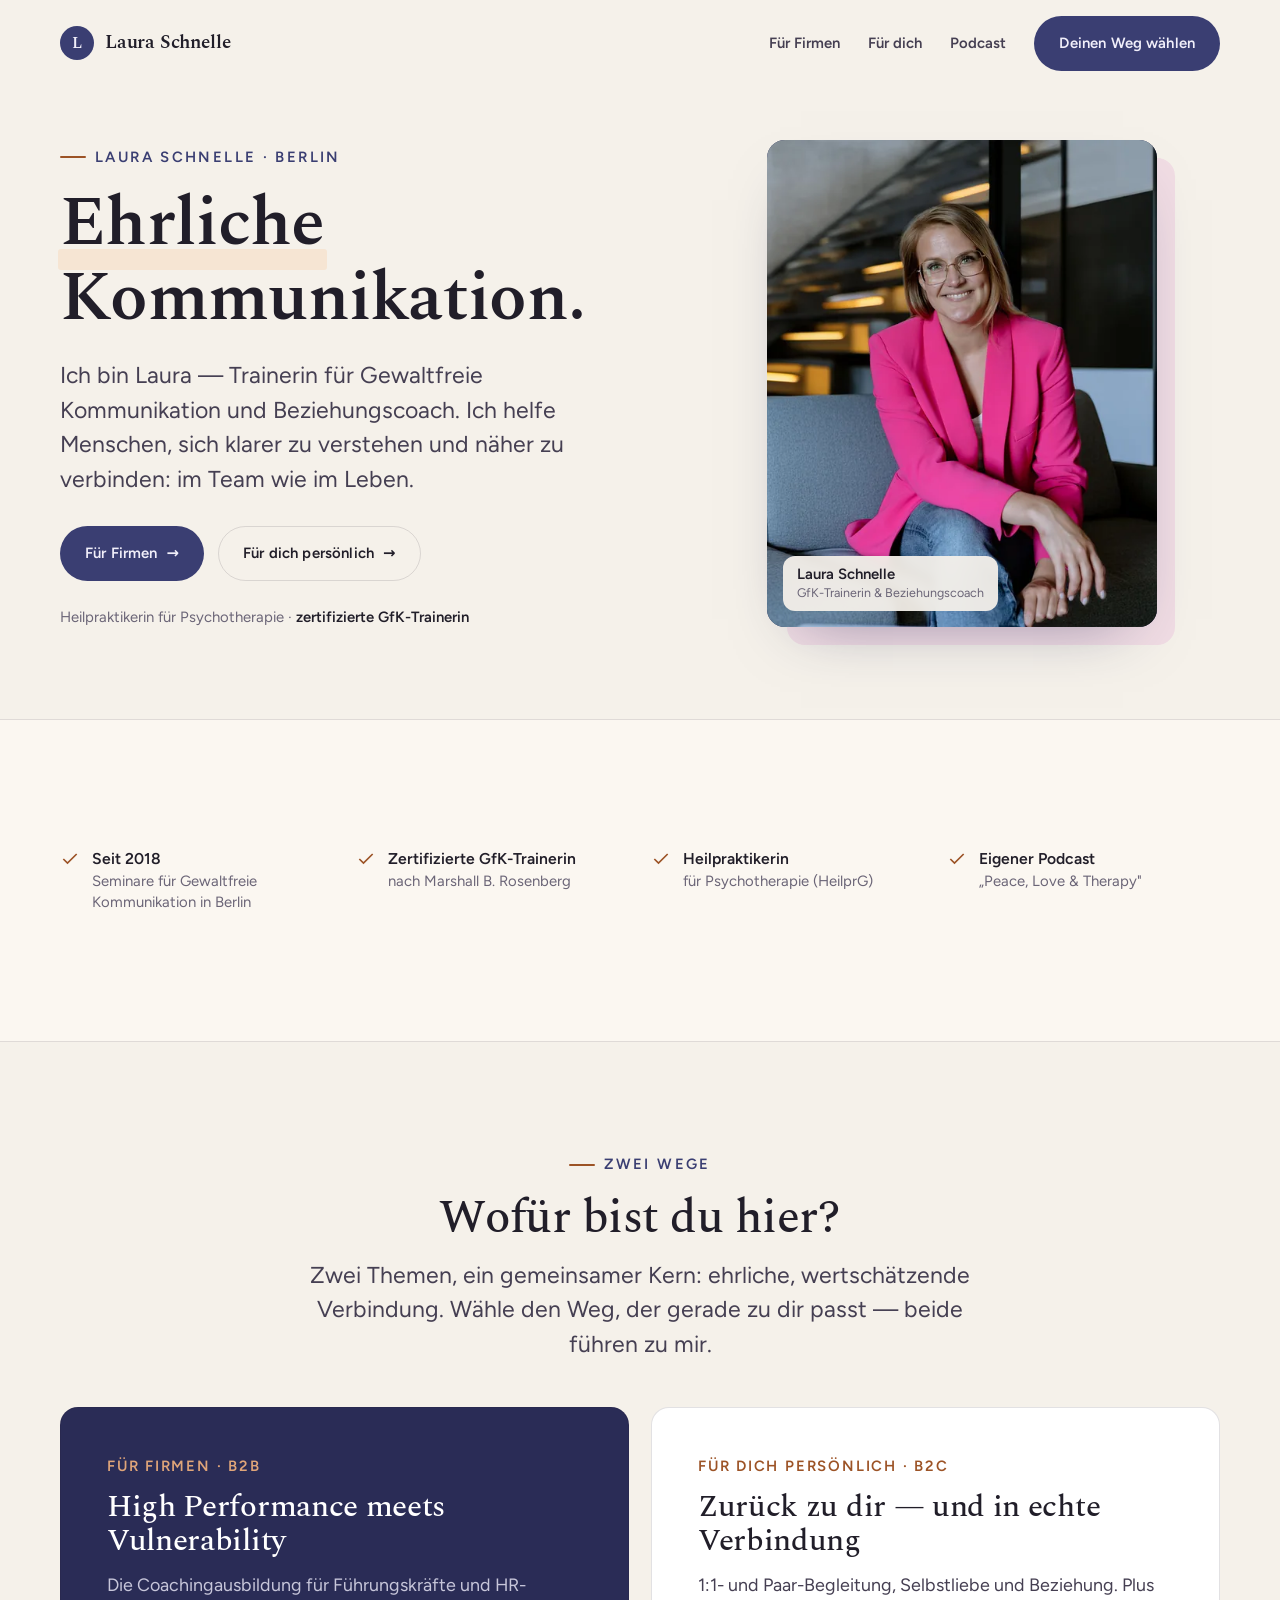
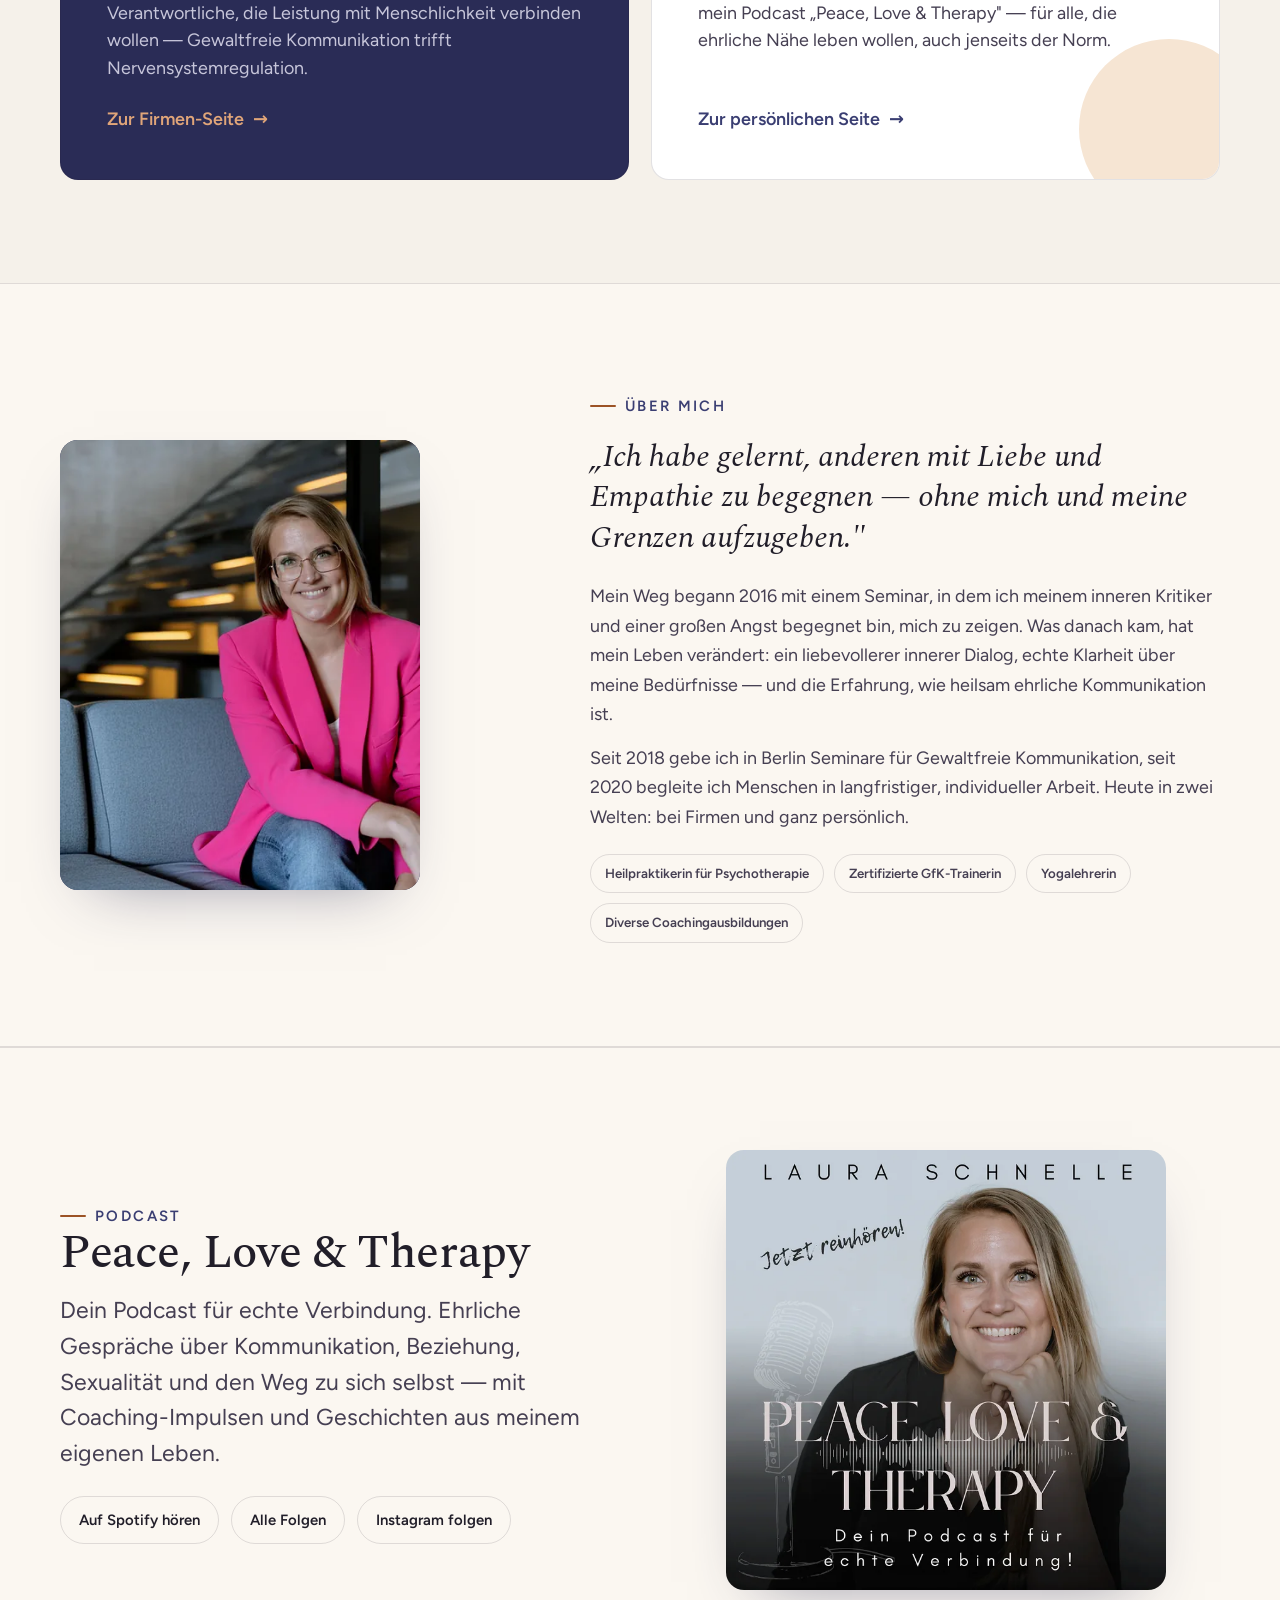
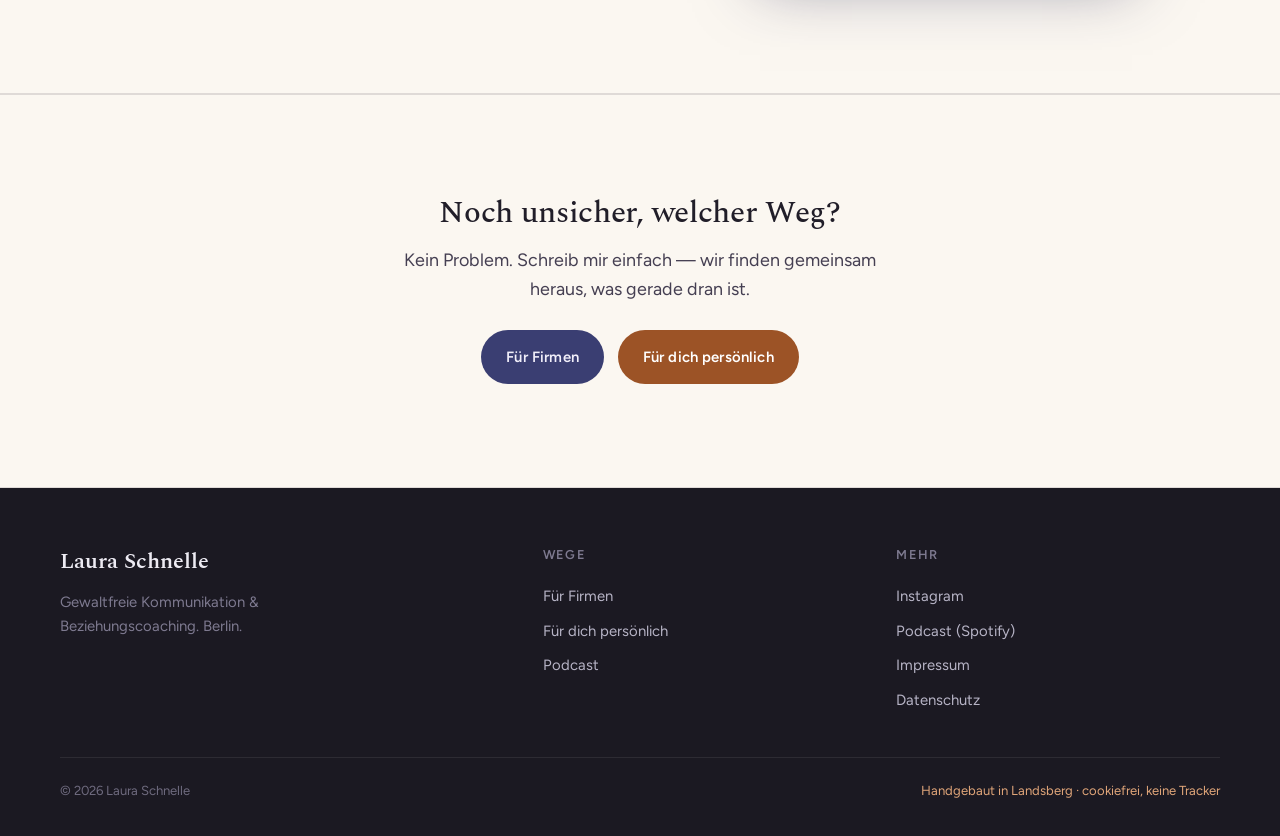
==== index.html @ 1089754e "Premium-Uplift: warmes B2C-Porträt, Feeling-First-Hero, immersives Stell-dir-vor, GfK-Karten-Interak" ====
<!DOCTYPE html>
<html lang="de">
<head>
<meta charset="utf-8">
<meta name="viewport" content="width=device-width, initial-scale=1">
<script>document.documentElement.classList.add('js')</script>
<!-- ENTFERNEN sobald Impressum+Datenschutz live & freigegeben -->
<meta name="robots" content="noindex, nofollow">
<title>Laura Schnelle — Gewaltfreie Kommunikation & Beziehungscoaching, Berlin</title>
<meta name="description" content="Laura Schnelle, Berlin — Trainerin für Gewaltfreie Kommunikation und Beziehungscoach. Für Firmen: Führung mit Klarheit und Empathie. Für dich: zurück zu dir und deinen Beziehungen.">
<meta property="og:title" content="Laura Schnelle — Gewaltfreie Kommunikation & Beziehungscoaching">
<meta property="og:description" content="Ehrliche Kommunikation — für dein Team und für dein Leben. Trainerin für GfK & Beziehungscoach in Berlin.">
<meta property="og:type" content="website">
<meta property="og:locale" content="de_DE">
<meta property="og:url" content="https://lechcode.github.io/laura-schnelle-vorschau/">
<meta property="og:image" content="https://lechcode.github.io/laura-schnelle-vorschau/assets/og.jpg">
<meta property="og:image:width" content="1200">
<meta property="og:image:height" content="630">
<meta name="theme-color" content="#F5F1EA">
<link rel="icon" href="assets/logo.svg">
<link rel="preload" as="font" type="font/woff2" href="assets/fonts/spectral-600.woff2" crossorigin>
<link rel="preload" as="font" type="font/woff2" href="assets/fonts/figtree-400.woff2" crossorigin>
<link rel="stylesheet" href="assets/fonts.css">
<link rel="stylesheet" href="assets/site.css">
</head>
<body>
<a href="#main" class="skip">Zum Inhalt springen</a>

<nav class="nav" id="nav">
  <div class="wrap nav-in">
    <a href="#top" class="brand"><span class="dot">L</span> Laura Schnelle</a>
    <div class="nav-links">
      <a href="business.html">Für Firmen</a>
      <a href="beziehung.html">Für dich</a>
      <a href="beziehung.html#podcast">Podcast</a>
      <a href="#wege" class="btn btn-primary">Deinen Weg wählen</a>
    </div>
    <button class="burger" id="burger" aria-label="Menü öffnen" aria-expanded="false">
      <span></span><span></span><span></span>
    </button>
  </div>
</nav>
<div class="mobile-menu" id="mmenu">
  <a href="business.html">Für Firmen</a>
  <a href="beziehung.html">Für dich</a>
  <a href="beziehung.html#podcast">Podcast</a>
  <a href="#wege" class="btn btn-primary">Deinen Weg wählen</a>
</div>

<main id="main">
<header class="hero" id="top">
  <div class="wrap hero-grid">
    <div class="hero-copy">
      <span class="eyebrow">Laura Schnelle · Berlin</span>
      <h1><span class="mark">Ehrliche</span> Kommunikation.</h1>
      <p class="hero-lead">Ich bin Laura — Trainerin für Gewaltfreie Kommunikation und Beziehungscoach. Ich helfe Menschen, sich klarer zu verstehen und näher zu verbinden: im Team wie im Leben.</p>
      <div class="hero-cta">
        <a href="business.html" class="btn btn-primary">Für Firmen <span class="ar">→</span></a>
        <a href="beziehung.html" class="btn btn-ghost">Für dich persönlich <span class="ar">→</span></a>
      </div>
      <div class="hero-meta">
        <span>Heilpraktikerin für Psychotherapie · <b>zertifizierte GfK-Trainerin</b></span>
      </div>
    </div>
    <div class="portrait rose">
      <figure>
        <picture>
          <source type="image/webp" srcset="assets/laura-hero-500.webp 500w, assets/laura-hero-780.webp 780w, assets/laura-hero-1000.webp 1000w" sizes="(max-width:900px) 230px, 390px">
          <img src="assets/laura-hero-780.jpg" srcset="assets/laura-hero-500.jpg 500w, assets/laura-hero-780.jpg 780w, assets/laura-hero-1000.jpg 1000w" sizes="(max-width:900px) 230px, 390px" width="1000" height="1250" alt="Laura Schnelle, Trainerin für Gewaltfreie Kommunikation und Beziehungscoach aus Berlin" fetchpriority="high">
        </picture>
      </figure>
      <div class="tag">Laura Schnelle<span>GfK-Trainerin &amp; Beziehungscoach</span></div>
    </div>
  </div>
</header>

<section class="trust" aria-label="Auf einen Blick">
  <div class="wrap trust-grid">
    <div class="trust-item"><svg width="20" height="20" viewBox="0 0 24 24" fill="none" stroke="currentColor" stroke-width="2"><path d="M20 6 9 17l-5-5"/></svg><div><b>Seit 2018</b>Seminare für Gewaltfreie Kommunikation in Berlin</div></div>
    <div class="trust-item"><svg width="20" height="20" viewBox="0 0 24 24" fill="none" stroke="currentColor" stroke-width="2"><path d="M20 6 9 17l-5-5"/></svg><div><b>Zertifizierte GfK-Trainerin</b>nach Marshall B. Rosenberg</div></div>
    <div class="trust-item"><svg width="20" height="20" viewBox="0 0 24 24" fill="none" stroke="currentColor" stroke-width="2"><path d="M20 6 9 17l-5-5"/></svg><div><b>Heilpraktikerin</b>für Psychotherapie (HeilprG)</div></div>
    <div class="trust-item"><svg width="20" height="20" viewBox="0 0 24 24" fill="none" stroke="currentColor" stroke-width="2"><path d="M20 6 9 17l-5-5"/></svg><div><b>Eigener Podcast</b>„Peace, Love &amp; Therapy"</div></div>
  </div>
</section>

<section id="wege">
  <div class="wrap">
    <div class="sec-head center reveal">
      <span class="eyebrow" style="justify-content:center">Zwei Wege</span>
      <h2 style="margin-top:16px">Wofür bist du hier?</h2>
      <p>Zwei Themen, ein gemeinsamer Kern: ehrliche, wertschätzende Verbindung. Wähle den Weg, der gerade zu dir passt — beide führen zu mir.</p>
    </div>
    <div class="gate-grid">
      <a class="gate b2b reveal" href="business.html">
        <span class="lab">Für Firmen · B2B</span>
        <h2>High Performance meets Vulnerability</h2>
        <p>Die Coachingausbildung für Führungskräfte und HR-Verantwortliche, die Leistung mit Menschlichkeit verbinden wollen — Gewaltfreie Kommunikation trifft Nervensystemregulation.</p>
        <span class="go">Zur Firmen-Seite <span class="ar">→</span></span>
      </a>
      <a class="gate b2c reveal" href="beziehung.html">
        <span class="lab">Für dich persönlich · B2C</span>
        <h2>Zurück zu dir — und in echte Verbindung</h2>
        <p>1:1- und Paar-Begleitung, Selbstliebe und Beziehung. Plus mein Podcast „Peace, Love &amp; Therapy" — für alle, die ehrliche Nähe leben wollen, auch jenseits der Norm.</p>
        <span class="go">Zur persönlichen Seite <span class="ar">→</span></span>
      </a>
    </div>
  </div>
</section>

<section id="ueber" style="background:var(--surface-2);border-block:1px solid var(--line)">
  <div class="wrap about">
    <div class="about-figure reveal">
      <picture>
        <source type="image/webp" srcset="assets/laura-portrait-420.webp 420w, assets/laura-portrait-720.webp 720w" sizes="(max-width:900px) 280px, 360px">
        <img src="assets/laura-portrait-720.jpg" srcset="assets/laura-portrait-420.jpg 420w, assets/laura-portrait-720.jpg 720w" sizes="(max-width:900px) 280px, 360px" width="720" height="900" alt="Laura Schnelle" loading="lazy" decoding="async">
      </picture>
    </div>
    <div class="reveal">
      <span class="eyebrow">Über mich</span>
      <p class="quote" style="margin-top:18px">„Ich habe gelernt, anderen mit Liebe und Empathie zu begegnen — ohne mich und meine Grenzen aufzugeben."</p>
      <p>Mein Weg begann 2016 mit einem Seminar, in dem ich meinem inneren Kritiker und einer großen Angst begegnet bin, mich zu zeigen. Was danach kam, hat mein Leben verändert: ein liebevollerer innerer Dialog, echte Klarheit über meine Bedürfnisse — und die Erfahrung, wie heilsam ehrliche Kommunikation ist.</p>
      <p>Seit 2018 gebe ich in Berlin Seminare für Gewaltfreie Kommunikation, seit 2020 begleite ich Menschen in langfristiger, individueller Arbeit. Heute in zwei Welten: bei Firmen und ganz persönlich.</p>
      <div class="quals">
        <span class="qual">Heilpraktikerin für Psychotherapie</span>
        <span class="qual">Zertifizierte GfK-Trainerin</span>
        <span class="qual">Yogalehrerin</span>
        <span class="qual">Diverse Coachingausbildungen</span>
      </div>
    </div>
  </div>
</section>

<section class="podcast" id="podcast">
  <div class="wrap">
    <div class="reveal">
      <span class="eyebrow">Podcast</span>
      <h2>Peace, Love &amp; Therapy</h2>
      <p>Dein Podcast für echte Verbindung. Ehrliche Gespräche über Kommunikation, Beziehung, Sexualität und den Weg zu sich selbst — mit Coaching-Impulsen und Geschichten aus meinem eigenen Leben.</p>
      <div class="pod-links">
        <a href="https://open.spotify.com/show/7Duyl52r22XGDeodkqbAXM" target="_blank" rel="noopener noreferrer">Auf Spotify hören</a>
        <a href="https://peace-love-therapy.podigee.io/" target="_blank" rel="noopener noreferrer">Alle Folgen</a>
        <a href="https://www.instagram.com/laurajschnelle/" target="_blank" rel="noopener noreferrer">Instagram folgen</a>
      </div>
    </div>
    <figure class="reveal">
      <picture>
        <source type="image/webp" srcset="assets/podcast-400.webp 400w, assets/podcast-700.webp 700w" sizes="(max-width:850px) 300px, 440px">
        <img src="assets/podcast-700.jpg" srcset="assets/podcast-400.jpg 400w, assets/podcast-700.jpg 700w" sizes="(max-width:850px) 300px, 440px" width="700" height="700" alt="Cover des Podcasts „Peace, Love & Therapy" von Laura Schnelle" loading="lazy" decoding="async">
      </picture>
    </figure>
  </div>
</section>

<section class="cta-band">
  <div class="wrap">
    <h2 class="reveal">Noch unsicher, welcher Weg?</h2>
    <p class="reveal">Kein Problem. Schreib mir einfach — wir finden gemeinsam heraus, was gerade dran ist.</p>
    <div class="reveal" style="display:flex;gap:14px;justify-content:center;flex-wrap:wrap">
      <a href="business.html" class="btn btn-primary">Für Firmen</a>
      <a href="beziehung.html" class="btn btn-warm">Für dich persönlich</a>
    </div>
  </div>
</section>
</main>

<footer class="site-footer">
  <div class="wrap">
    <div class="foot-top">
      <div class="foot-brand">Laura Schnelle
        <p>Gewaltfreie Kommunikation &amp; Beziehungscoaching. Berlin.</p>
      </div>
      <div class="foot-col">
        <h4>Wege</h4>
        <a href="business.html">Für Firmen</a>
        <a href="beziehung.html">Für dich persönlich</a>
        <a href="beziehung.html#podcast">Podcast</a>
      </div>
      <div class="foot-col">
        <h4>Mehr</h4>
        <a href="https://www.instagram.com/laurajschnelle/" target="_blank" rel="noopener noreferrer">Instagram</a>
        <a href="https://open.spotify.com/show/7Duyl52r22XGDeodkqbAXM" target="_blank" rel="noopener noreferrer">Podcast (Spotify)</a>
        <a href="impressum.html">Impressum</a>
        <a href="datenschutz.html">Datenschutz</a>
      </div>
    </div>
    <div class="foot-bot">
      <span>© 2026 Laura Schnelle</span>
      <span class="made">Handgebaut in Landsberg · cookiefrei, keine Tracker</span>
    </div>
  </div>
</footer>

<script src="assets/site.js" defer></script>
</body>
</html>
---- assets/fonts.css ----
/* Laura Schnelle — Richtung „Klartext & Nähe" · Fonts lokal, 0 externe Requests
   Spectral (warme, literarische Serife, Headlines/Zitate) + Figtree (freundliche Sans, Body/UI).
   Bewusst NICHT Fraunces/Newsreader/Space Grotesk — hebt sich vom DESIGN-LOG ab. SIL OFL. */
@font-face{font-family:"Spectral";src:url("fonts/spectral-400.woff2") format("woff2");font-weight:400;font-style:normal;font-display:swap;}
@font-face{font-family:"Spectral";src:url("fonts/spectral-500.woff2") format("woff2");font-weight:500;font-style:normal;font-display:swap;}
@font-face{font-family:"Spectral";src:url("fonts/spectral-600.woff2") format("woff2");font-weight:600;font-style:normal;font-display:swap;}
@font-face{font-family:"Spectral";src:url("fonts/spectral-400i.woff2") format("woff2");font-weight:400;font-style:italic;font-display:swap;}
@font-face{font-family:"Figtree";src:url("fonts/figtree-400.woff2") format("woff2");font-weight:400;font-style:normal;font-display:swap;}
@font-face{font-family:"Figtree";src:url("fonts/figtree-600.woff2") format("woff2");font-weight:600;font-style:normal;font-display:swap;}
---- assets/site.css ----
/* Laura Schnelle — „Klartext & Nähe" · gemeinsame Basis (lokal, 0 externe Requests)
   Palette: Tinten-Indigo + warmes Apricot auf Porzellan. Spectral (Serife) + Figtree (Sans).
   Ein Stylesheet für Hub + Business (B2B) + Beziehung (B2C) — Welten via Section-Ton, nicht via Fork. */
:root{
  --bg:#F5F1EA; --surface:#FFFFFF; --surface-2:#FBF7F1; --sand:#EFE9DF;
  --ink:#211E29; --ink-soft:#453F52; --muted:#6B6577; --line:rgba(33,30,41,.13);
  --indigo:#3A3E72; --indigo-deep:#2A2C56; --indigo-soft:#E8E6F1;
  --apricot:#E0A579; --apricot-deep:#9C5326; --apricot-soft:#F6E5D3;
  --rose:#C0607E; --rose-soft:#F1DDE4;
  --display:"Spectral", Georgia, "Times New Roman", serif;
  --sans:"Figtree", "Segoe UI", system-ui, sans-serif;
  --step--1:clamp(.85rem, .82rem + .15vw, .93rem);
  --step-0:clamp(1rem, .96rem + .2vw, 1.12rem);
  --step-1:clamp(1.2rem, 1.12rem + .4vw, 1.45rem);
  --step-2:clamp(1.5rem, 1.34rem + .78vw, 2.05rem);
  --step-3:clamp(2rem, 1.66rem + 1.6vw, 3.1rem);
  --step-4:clamp(2.5rem, 1.9rem + 3vw, 4.6rem);
  --radius:18px; --radius-s:12px;
  --ease:cubic-bezier(.22,.61,.36,1);
  --wrap:1160px;
  --shadow:0 26px 60px -34px rgba(42,44,86,.5);
}
*{box-sizing:border-box;margin:0;padding:0}
html{scroll-behavior:smooth}
@media (prefers-reduced-motion:reduce){html{scroll-behavior:auto}}
body{background:var(--bg);color:var(--ink);font-family:var(--sans);font-size:var(--step-0);line-height:1.65;-webkit-font-smoothing:antialiased;overflow-x:clip}
h1,h2,h3{font-family:var(--display);font-weight:500;line-height:1.08;letter-spacing:-.01em;color:var(--ink)}
h1{font-weight:600}
a{color:inherit;text-decoration:none}
img{display:block;max-width:100%}
strong,b{font-weight:600}
.wrap{width:min(var(--wrap), 92vw);margin-inline:auto}
.eyebrow{font-family:var(--sans);font-weight:600;font-size:var(--step--1);letter-spacing:.16em;text-transform:uppercase;color:var(--indigo);display:inline-flex;align-items:center;gap:9px}
.eyebrow::before{content:"";width:26px;height:2px;background:var(--apricot-deep);border-radius:2px}
.skip{position:absolute;left:-999px;top:0;background:var(--ink);color:#fff;padding:10px 16px;border-radius:0 0 8px 0;z-index:200}
.skip:focus{left:0}

/* Highlighter-Markierung für Schlüsselwörter (statt Farbwechsel) */
.mark{position:relative;white-space:nowrap}
.mark::after{content:"";position:absolute;left:-2px;right:-2px;bottom:.1em;height:.3em;background:var(--apricot-soft);border-radius:3px;z-index:-1}
.ink-band .mark::after{background:rgba(224,165,121,.28)}

.btn{display:inline-flex;align-items:center;gap:9px;font-family:var(--sans);font-weight:600;font-size:var(--step--1);letter-spacing:.01em;padding:14px 24px;border-radius:100px;border:1.5px solid transparent;cursor:pointer;transition:transform .2s var(--ease), background .2s var(--ease), color .2s var(--ease), border-color .2s var(--ease)}
.btn-primary{background:var(--indigo);color:#F1EFFA}
.btn-primary:hover{background:var(--indigo-deep);transform:translateY(-2px)}
.btn-ghost{border-color:var(--line);color:var(--ink)}
.btn-ghost:hover{border-color:var(--ink);transform:translateY(-2px)}
.btn-warm{background:var(--apricot-deep);color:#fff}
.btn-warm:hover{background:#82441C;transform:translateY(-2px)}
.btn .ar{transition:transform .2s var(--ease)}
.btn:hover .ar{transform:translateX(3px)}

.nav{position:fixed;inset:0 0 auto 0;z-index:100;transition:background .3s var(--ease), box-shadow .3s var(--ease)}
.nav.scrolled{background:rgba(245,241,234,.82);backdrop-filter:blur(12px);box-shadow:0 1px 0 var(--line)}
.nav-in{display:flex;align-items:center;justify-content:space-between;padding:16px 0}
.brand{font-family:var(--display);font-weight:600;font-size:1.2rem;letter-spacing:-.01em;display:flex;align-items:center;gap:11px}
.brand .dot{width:34px;height:34px;flex:none;background:var(--indigo);color:#F1EFFA;border-radius:50%;display:grid;place-items:center;font-family:var(--display);font-weight:600;font-size:1rem}
.nav-links{display:flex;align-items:center;gap:28px}
.nav-links a:not(.btn){font-size:var(--step--1);font-weight:600;color:var(--ink-soft);position:relative;padding:4px 0}
.nav-links a:not(.btn)::after{content:"";position:absolute;left:0;bottom:-2px;width:0;height:2px;background:var(--apricot-deep);transition:width .25s var(--ease)}
.nav-links a:not(.btn):hover{color:var(--ink)}
.nav-links a:not(.btn):hover::after{width:100%}
.burger{display:none;flex-direction:column;gap:5px;background:none;border:0;cursor:pointer;padding:9px}
.burger span{width:25px;height:2px;background:var(--ink);border-radius:2px;transition:.3s var(--ease)}
.mobile-menu{position:fixed;inset:0;background:var(--bg);z-index:99;display:flex;flex-direction:column;align-items:center;justify-content:center;gap:24px;transform:translateY(-100%);transition:transform .4s var(--ease)}
.mobile-menu.open{transform:translateY(0)}
.mobile-menu a{font-family:var(--display);font-size:1.6rem;font-weight:500}

/* HERO — Split, Text neben gerahmtem Porträt (nie Text über Gesicht) */
.hero{padding:calc(86px + 4vw) 0 clamp(48px, 7vw, 92px)}
.hero-grid{display:grid;grid-template-columns:1.06fr .94fr;gap:clamp(34px, 5vw, 74px);align-items:center}
.hero h1{font-size:var(--step-4);margin:18px 0 0}
.hero-lead{font-size:var(--step-1);color:var(--ink-soft);max-width:34ch;margin-top:22px;line-height:1.5}
.hero-cta{display:flex;flex-wrap:wrap;gap:14px;margin-top:30px}
.hero-meta{margin-top:24px;display:flex;align-items:center;gap:10px;font-size:var(--step--1);color:var(--muted)}
.hero-meta b{color:var(--ink);font-weight:600}
.portrait{position:relative;justify-self:center;width:100%;max-width:390px}
.portrait::before{content:"";position:absolute;inset:18px -18px -18px 20px;background:var(--indigo-soft);border-radius:var(--radius);z-index:0}
.portrait figure{position:relative;z-index:1;border-radius:var(--radius);overflow:hidden;aspect-ratio:4/5;background:var(--indigo-deep);box-shadow:var(--shadow)}
.portrait img{width:100%;height:100%;object-fit:cover;object-position:50% 24%}
.portrait .tag{position:absolute;z-index:2;left:16px;bottom:16px;background:rgba(245,241,234,.94);backdrop-filter:blur(4px);border-radius:12px;padding:10px 14px;font-family:var(--sans);font-weight:600;font-size:var(--step--1);line-height:1.2}
.portrait .tag span{display:block;color:var(--muted);font-weight:400;font-size:.78rem;margin-top:2px}

/* Vertrauensleiste */
.trust{border-block:1px solid var(--line);background:var(--surface-2)}
.trust-grid{display:grid;grid-template-columns:repeat(4,1fr);gap:22px;padding:26px 0}
.trust-item{display:flex;gap:12px;align-items:flex-start;font-size:var(--step--1);color:var(--muted);line-height:1.4}
.trust-item svg{flex:none;color:var(--apricot-deep);margin-top:1px}
.trust-item b{display:block;color:var(--ink);font-weight:600;font-size:.98rem;margin-bottom:1px}

section{padding:clamp(56px, 8vw, 106px) 0}
.sec-head{max-width:62ch}
.sec-head.center{margin-inline:auto;text-align:center}
.sec-head h2{font-size:var(--step-3)}
.sec-head p{color:var(--ink-soft);font-size:var(--step-1);margin-top:14px;line-height:1.5}
.lead-note{margin-top:12px;color:var(--muted);font-size:var(--step--1)}
.klar{color:var(--apricot-deep)}

/* Karten-Grids (Probleme / Module) */
.prob-grid{display:grid;grid-template-columns:repeat(3,1fr);gap:20px;margin-top:44px}
.prob{background:var(--surface);border:1px solid var(--line);border-radius:var(--radius);padding:28px}
.prob .k{font-family:var(--display);font-weight:600;font-size:1.25rem;color:var(--indigo)}
.prob p{margin-top:10px;color:var(--ink-soft);font-size:var(--step-0)}

/* Angebote / Module */
.offer-grid{display:grid;grid-template-columns:repeat(2,1fr);gap:20px;margin-top:44px}
.offer{background:var(--surface);border:1px solid var(--line);border-radius:var(--radius);padding:30px;display:flex;flex-direction:column;transition:transform .25s var(--ease), box-shadow .25s var(--ease), border-color .25s}
.offer:hover{transform:translateY(-4px);box-shadow:var(--shadow);border-color:transparent}
.offer.feature{grid-column:1/-1;background:var(--indigo-deep);color:#EDEBF5;border-color:transparent}
.offer.feature h3,.offer.feature .num{color:#fff}
.offer.feature p{color:#C7C6DA}
.offer .num{font-family:var(--sans);font-weight:600;font-size:var(--step--1);color:var(--apricot-deep);letter-spacing:.08em}
.offer.feature .num{color:var(--apricot)}
.offer h3{font-size:var(--step-2);margin:12px 0 8px}
.offer p{color:var(--ink-soft);flex:1}
.offer .go{margin-top:18px;font-family:var(--sans);font-weight:600;font-size:var(--step--1);color:var(--indigo);display:inline-flex;align-items:center;gap:8px}
.offer.feature .go{color:var(--apricot)}
.chips{display:flex;flex-wrap:wrap;gap:9px;margin-top:16px}
.chip{font-size:.8rem;padding:6px 13px;border-radius:100px;background:var(--indigo-soft);color:var(--indigo-deep);font-family:var(--sans);font-weight:600}
.offer.feature .chip{background:rgba(255,255,255,.1);color:#E7E6F1}

/* Modul-Liste (nummeriert, für Business) */
.mods{display:grid;grid-template-columns:repeat(2,1fr);gap:18px;margin-top:44px;counter-reset:m}
.mod{background:var(--surface);border:1px solid var(--line);border-radius:var(--radius);padding:26px 28px;position:relative}
.mod::before{counter-increment:m;content:counter(m,decimal-leading-zero);font-family:var(--display);font-weight:600;font-size:1.4rem;color:var(--apricot-deep)}
.mod h3{font-size:var(--step-1);margin:6px 0 8px}
.mod p{color:var(--ink-soft);font-size:var(--step-0)}

/* Schritte */
.steps{display:grid;grid-template-columns:repeat(3,1fr);gap:26px;margin-top:44px;counter-reset:s}
.step{position:relative;padding-top:22px;border-top:2px solid var(--line)}
.step::before{counter-increment:s;content:"0" counter(s);font-family:var(--display);font-weight:600;font-size:1.5rem;color:var(--indigo)}
.step h3{font-size:var(--step-1);margin:8px 0 8px}
.step p{color:var(--ink-soft);font-size:var(--step-0)}
.step .dur{font-size:.82rem;color:var(--muted);margin-top:8px;font-family:var(--sans);font-weight:600}

/* Über */
.about{display:grid;grid-template-columns:.85fr 1.15fr;gap:clamp(34px, 5vw, 66px);align-items:center}
.about-figure{position:relative;border-radius:var(--radius);overflow:hidden;aspect-ratio:4/5;max-width:360px;background:var(--indigo-deep);box-shadow:var(--shadow)}
.about-figure img{width:100%;height:100%;object-fit:cover;object-position:50% 22%}
.about h2{font-size:var(--step-3)}
.about .quote{font-family:var(--display);font-style:italic;font-weight:400;font-size:var(--step-2);line-height:1.3;margin:0 0 22px;color:var(--ink)}
.about p{color:var(--ink-soft);margin-bottom:14px}
.quals{display:flex;flex-wrap:wrap;gap:10px;margin-top:22px}
.qual{font-size:.83rem;padding:8px 14px;border-radius:100px;border:1px solid var(--line);color:var(--ink-soft);font-family:var(--sans);font-weight:600}

/* Podcast */
.podcast{background:var(--surface-2);border-block:1px solid var(--line)}
.podcast .wrap{display:grid;grid-template-columns:1fr 1fr;gap:clamp(28px, 5vw, 64px);align-items:center}
.podcast h2{font-size:var(--step-3)}
.podcast p{color:var(--ink-soft);font-size:var(--step-1);line-height:1.55;margin-top:14px}
.pod-links{display:flex;flex-wrap:wrap;gap:12px;margin-top:24px}
.pod-links a{display:inline-flex;align-items:center;gap:8px;font-family:var(--sans);font-weight:600;font-size:var(--step--1);padding:11px 18px;border-radius:100px;border:1.5px solid var(--line);color:var(--ink);transition:.2s var(--ease)}
.pod-links a:hover{border-color:var(--indigo);color:var(--indigo);transform:translateY(-2px)}
.podcast figure{aspect-ratio:1/1;border-radius:var(--radius);overflow:hidden;box-shadow:var(--shadow);max-width:440px;justify-self:center;width:100%}
.podcast figure img{width:100%;height:100%;object-fit:cover}
@media (max-width:850px){.podcast .wrap{grid-template-columns:1fr}.podcast figure{order:-1;max-width:300px}}

/* Stimmen */
.voices{background:var(--surface-2);border-block:1px solid var(--line)}
.voices-empty{margin-top:32px;border:1.5px dashed var(--line);border-radius:var(--radius);padding:40px;text-align:center;background:var(--surface)}
.voices-empty .k{font-family:var(--display);font-weight:600;font-size:var(--step-1);color:var(--ink)}
.voices-empty p{color:var(--muted);margin-top:8px;max-width:52ch;margin-inline:auto}
.tp-head{display:flex;align-items:flex-end;justify-content:space-between;gap:20px;flex-wrap:wrap;margin-top:30px}
.tp-nav{display:flex;gap:10px}
.tp-nav button{width:48px;height:48px;border-radius:50%;border:1px solid var(--line);background:var(--surface);color:var(--ink);display:grid;place-items:center;cursor:pointer;transition:.2s var(--ease)}
.tp-nav button:hover{border-color:var(--indigo);color:var(--indigo);transform:translateY(-2px)}
.tp-track{display:flex;gap:22px;overflow-x:auto;scroll-snap-type:x mandatory;scroll-behavior:smooth;margin-top:30px;padding:4px 2px 10px;scrollbar-width:none;-webkit-overflow-scrolling:touch}
.tp-track::-webkit-scrollbar{display:none}
.tcard{flex:0 0 min(440px, 82%);scroll-snap-align:start;background:var(--surface);border:1px solid var(--line);border-radius:20px;padding:38px 34px 30px;display:flex;flex-direction:column;position:relative}
.tcard::before{content:"\201C";position:absolute;top:14px;right:28px;font-family:var(--display);font-size:5.4rem;line-height:1;color:var(--apricot);opacity:.32;pointer-events:none}
.tcard .tt{font-family:var(--sans);font-weight:600;font-size:.8rem;letter-spacing:.1em;text-transform:uppercase;color:var(--apricot-deep);margin-bottom:14px}
.tcard .tq{color:var(--ink);font-family:var(--display);font-size:1.16rem;line-height:1.6;flex:1;font-weight:400}
.tcard .ta{margin-top:26px;padding-top:18px;border-top:1px solid var(--line);display:flex;align-items:center;justify-content:space-between;gap:12px}
.tcard .ta .nm{font-family:var(--sans);font-weight:600;font-size:var(--step-0);color:var(--ink)}
.tcard .ta .src{font-size:.76rem;color:var(--muted)}
@media(max-width:600px){.tcard{flex-basis:86%;padding:32px 26px 26px}.tp-head{align-items:flex-start}}

/* FAQ */
.faq{max-width:820px;margin-top:40px}
.faq details{border-bottom:1px solid var(--line);padding:6px 0}
.faq summary{list-style:none;cursor:pointer;padding:18px 0;font-family:var(--display);font-weight:500;font-size:var(--step-1);display:flex;justify-content:space-between;gap:20px;align-items:center}
.faq summary::-webkit-details-marker{display:none}
.faq summary .ic{flex:none;width:24px;height:24px;border-radius:50%;border:1.5px solid var(--line);display:grid;place-items:center;transition:.25s var(--ease);font-family:var(--sans)}
.faq details[open] summary .ic{background:var(--indigo);border-color:var(--indigo);color:#fff;transform:rotate(45deg)}
.faq p{color:var(--ink-soft);padding:0 0 20px;max-width:66ch}

/* Kontakt (dunkles Indigo-Band) */
.contact{background:var(--indigo-deep);color:#EDEBF5}
.contact h2{color:#fff;font-size:var(--step-3)}
.contact .sub{color:#BCBAD2;font-size:var(--step-1);margin-top:14px;max-width:46ch}
.contact-grid{display:grid;grid-template-columns:1fr 1fr;gap:clamp(30px, 5vw, 64px);margin-top:44px;align-items:start}
.book{background:rgba(255,255,255,.05);border:1px solid rgba(255,255,255,.13);border-radius:var(--radius);padding:30px}
.book h3{color:#fff;font-size:var(--step-1)}
.book p{color:#BCBAD2;font-size:var(--step--1);margin:10px 0 20px}
.altc{margin-top:18px;font-size:var(--step--1);color:#A5A2BE}
.altc a{color:var(--apricot)}
form label{display:block;font-size:var(--step--1);font-family:var(--sans);font-weight:600;margin:0 0 6px;color:#D6D5E4}
form input,form textarea,form select{width:100%;padding:13px 15px;border-radius:var(--radius-s);border:1px solid rgba(255,255,255,.17);background:rgba(255,255,255,.04);color:#fff;font-family:var(--sans);font-size:var(--step-0);margin-bottom:16px}
form textarea{min-height:110px;resize:vertical}
form input::placeholder,form textarea::placeholder{color:#8482A0}
.demo-note{font-size:.8rem;color:#A5A2BE;background:rgba(255,255,255,.05);border:1px dashed rgba(255,255,255,.17);border-radius:10px;padding:10px 12px;margin-bottom:16px}
.consent{display:flex;gap:10px;align-items:flex-start;margin-bottom:16px}
.consent input{width:auto;margin:4px 0 0}
.consent label{font-weight:400;color:#BCBAD2;font-size:.82rem;line-height:1.45}

/* Hub-Türen (Gateway) */
.gate-grid{display:grid;grid-template-columns:1fr 1fr;gap:22px;margin-top:46px}
.gate{position:relative;overflow:hidden;border-radius:var(--radius);padding:clamp(30px, 4vw, 46px);display:flex;flex-direction:column;min-height:300px;border:1px solid var(--line);transition:transform .28s var(--ease), box-shadow .28s var(--ease)}
.gate:hover{transform:translateY(-5px);box-shadow:var(--shadow)}
.gate .lab{font-family:var(--sans);font-weight:600;font-size:var(--step--1);letter-spacing:.12em;text-transform:uppercase}
.gate h2{font-size:var(--step-2);margin:12px 0 12px}
.gate p{flex:1;font-size:var(--step-0);line-height:1.55}
.gate .go{margin-top:22px;font-family:var(--sans);font-weight:600;display:inline-flex;align-items:center;gap:9px}
.gate.b2b{background:var(--indigo-deep);color:#EDEBF5}
.gate.b2b h2{color:#fff}.gate.b2b .lab{color:var(--apricot)}.gate.b2b p{color:#C7C6DA}.gate.b2b .go{color:var(--apricot)}
.gate.b2c{background:var(--surface);color:var(--ink)}
.gate.b2c .lab{color:var(--apricot-deep)}.gate.b2c p{color:var(--ink-soft)}.gate.b2c .go{color:var(--indigo)}
.gate.b2c::after{content:"";position:absolute;right:-40px;bottom:-40px;width:180px;height:180px;border-radius:50%;background:var(--apricot-soft);z-index:0}
.gate.b2c>*{position:relative;z-index:1}

/* Rose-Bridge: Panel hinter den pink-betonten Porträts (Hub/Business) */
.portrait.rose::before{background:var(--rose-soft)}

/* „Stell dir vor" — immersiver, getakteter Moment (statt Bullet-Liste) */
.imagine{max-width:780px;margin:6px auto 0}
.imagine p{font-family:var(--display);font-weight:400;font-size:var(--step-2);line-height:1.34;color:var(--ink);text-align:center;margin:0;padding:clamp(20px, 3.4vw, 34px) 8px;position:relative}
.imagine p + p{border-top:1px solid var(--line)}
.imagine .em{font-style:italic;color:var(--indigo)}
.imagine p::before{content:"";position:absolute;left:50%;top:0;transform:translateX(-50%);width:34px;height:2px;background:var(--apricot);border-radius:2px;opacity:0;transition:opacity .6s var(--ease) .2s}
.imagine p:first-child::before{display:none}
.imagine p.in::before{opacity:.7}

/* GfK-Bedürfnis-Karten — Signature-Interaktion */
.needs-lab{max-width:820px;margin:38px auto 0}
.needs-chips{display:flex;flex-wrap:wrap;gap:12px;justify-content:center}
.need-chip{font-family:var(--display);font-size:var(--step-1);font-weight:500;padding:11px 22px;border-radius:100px;border:1.5px solid var(--line);background:var(--surface);color:var(--ink);cursor:pointer;transition:transform .2s var(--ease), background .2s var(--ease), color .2s var(--ease), border-color .2s var(--ease)}
.need-chip:hover{border-color:var(--indigo);transform:translateY(-2px)}
.need-chip[aria-pressed="true"]{background:var(--indigo);color:#F1EFFA;border-color:var(--indigo)}
.need-echo{min-height:3.2em;margin:32px auto 0;max-width:620px;text-align:center;font-family:var(--display);font-style:italic;font-size:var(--step-2);line-height:1.35;color:var(--indigo);opacity:0;transform:translateY(8px);transition:opacity .45s var(--ease), transform .45s var(--ease)}
.need-echo.show{opacity:1;transform:none}
.need-hint{text-align:center;color:var(--muted);font-size:var(--step--1);margin-top:14px}

/* Innere Seiten */
.subhero{padding:calc(96px + 3vw) 0 clamp(30px, 4vw, 52px)}
.subhero h1{font-size:var(--step-3);margin:16px 0 0;max-width:22ch}
.subhero .lead{font-size:var(--step-1);color:var(--ink-soft);max-width:56ch;margin-top:16px;line-height:1.5}
.back{font-family:var(--sans);font-weight:600;font-size:var(--step--1);color:var(--muted);display:inline-flex;align-items:center;gap:8px}
.back:hover{color:var(--indigo)}
.prose{max-width:62ch}
.prose p{color:var(--ink-soft);margin-bottom:16px}
.prose h3{font-size:var(--step-2);margin:34px 0 12px}
.list{list-style:none;margin-top:20px;display:grid;gap:14px}
.list li{position:relative;padding-left:30px;color:var(--ink-soft)}
.list li::before{content:"";position:absolute;left:0;top:.55em;width:12px;height:12px;border-radius:50%;border:3px solid var(--apricot-deep)}
.cta-band{background:var(--surface-2);border-block:1px solid var(--line);text-align:center}
.cta-band h2{font-size:var(--step-2)}
.cta-band p{color:var(--ink-soft);margin:14px auto 26px;max-width:48ch}

.site-footer{background:#1B1922;color:#9A96A8;padding:56px 0 34px}
.foot-top{display:grid;grid-template-columns:1.4fr 1fr 1fr;gap:30px}
.foot-brand{font-family:var(--display);font-weight:600;font-size:1.35rem;color:#EDEBF3}
.foot-brand p{font-family:var(--sans);font-weight:400;font-size:var(--step--1);color:#7E7A90;margin-top:10px;max-width:34ch}
.foot-col h4{font-family:var(--sans);font-weight:600;font-size:.8rem;letter-spacing:.1em;text-transform:uppercase;color:#7E7A90;margin-bottom:14px}
.foot-col a{display:block;font-size:var(--step--1);color:#B7B4C6;padding:5px 0}
.foot-col a:hover{color:#fff}
.foot-bot{margin-top:40px;padding-top:22px;border-top:1px solid rgba(255,255,255,.08);display:flex;justify-content:space-between;flex-wrap:wrap;gap:12px;font-size:.82rem;color:#6E6A7E}
.foot-bot .made{color:var(--apricot)}

.js .reveal{opacity:0;transform:translateY(22px);transition:opacity .7s var(--ease), transform .7s var(--ease)}
.js .reveal.in{opacity:1;transform:none}
@media (prefers-reduced-motion:reduce){.js .reveal{opacity:1!important;transform:none!important;transition:none}}

@media (max-width:900px){
  .nav-links{display:none}
  .burger{display:flex}
  .hero-grid{grid-template-columns:1fr;gap:34px}
  .portrait{order:-1;max-width:230px}
  .portrait::before{inset:12px -12px -12px 12px}
  .trust-grid{grid-template-columns:1fr 1fr;gap:18px}
  .prob-grid,.offer-grid,.steps,.mods,.gate-grid{grid-template-columns:1fr}
  .about{grid-template-columns:1fr}
  .about-figure{max-width:280px;margin-bottom:8px}
  .contact-grid{grid-template-columns:1fr}
  .foot-top{grid-template-columns:1fr 1fr}
  .foot-brand{grid-column:1/-1}
}
@media (max-width:520px){
  .trust-grid{grid-template-columns:1fr}
  .hero-cta .btn{flex:1;justify-content:center}
}
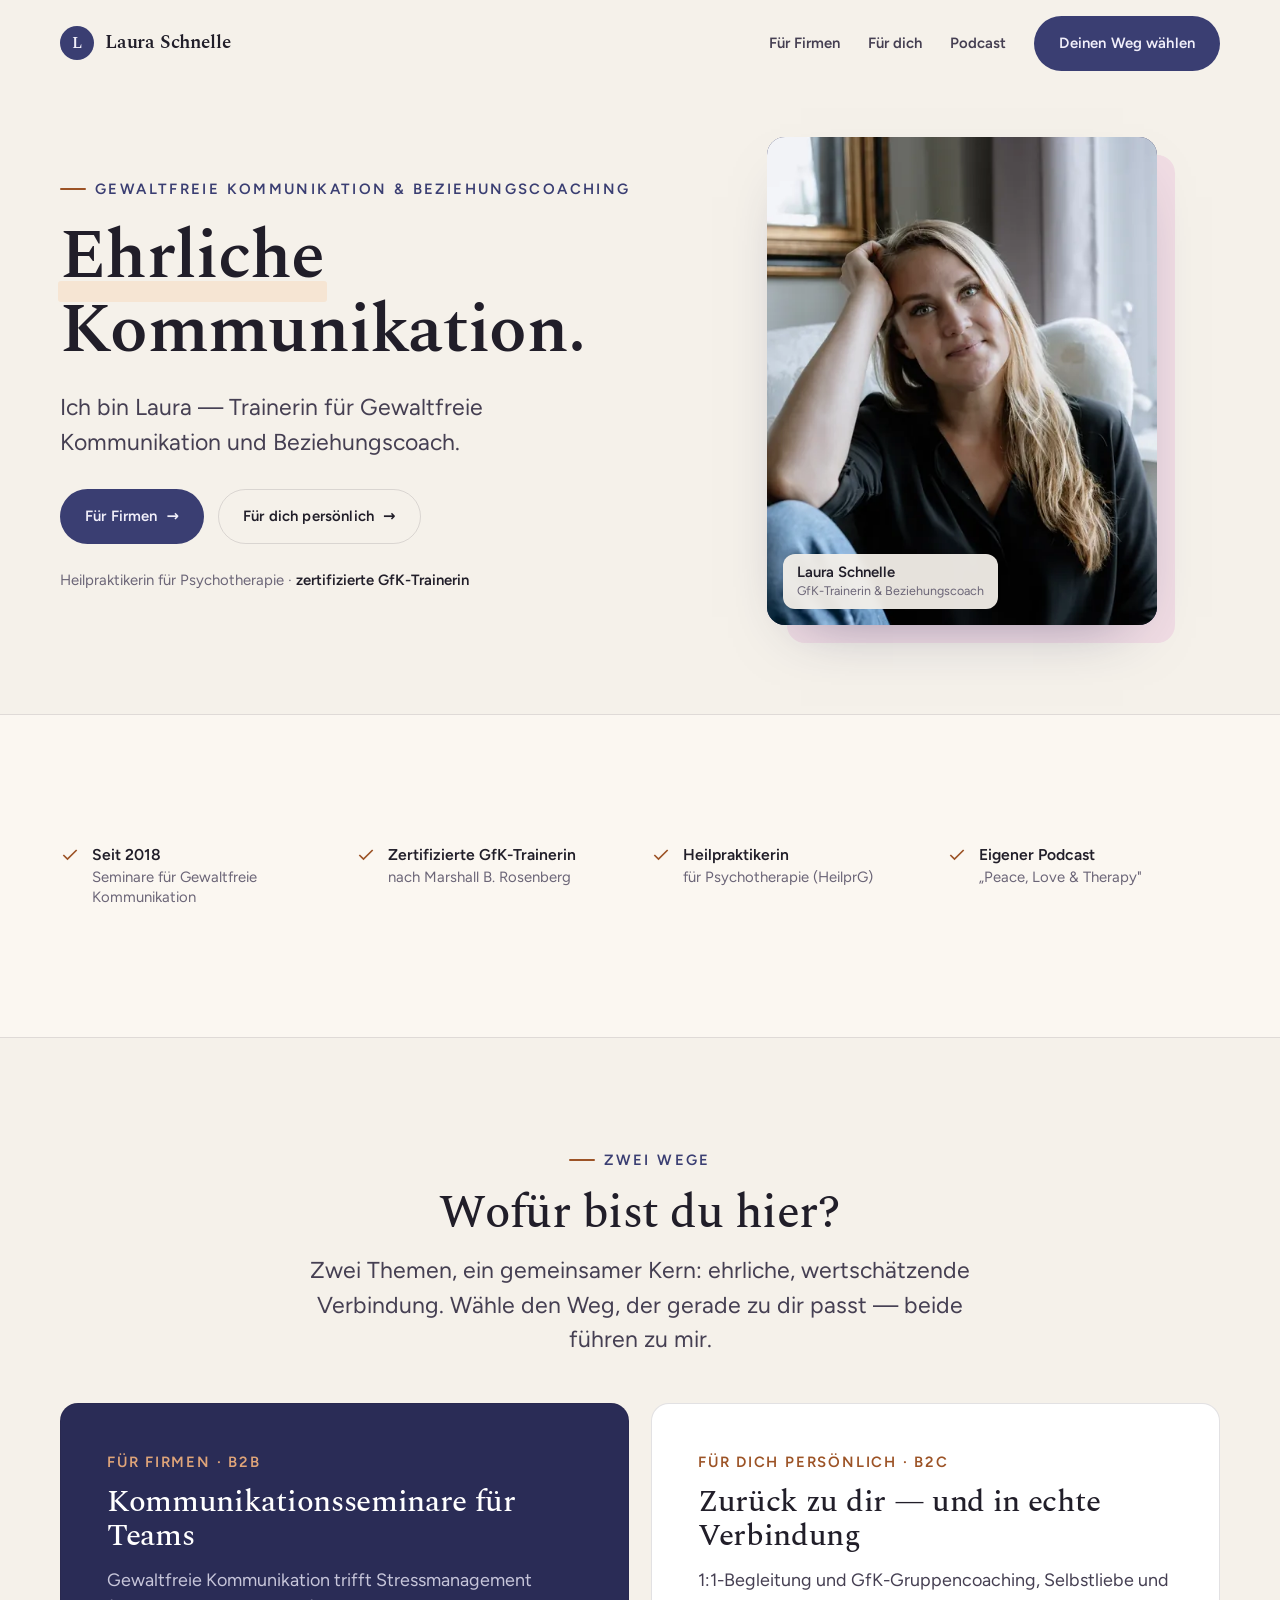
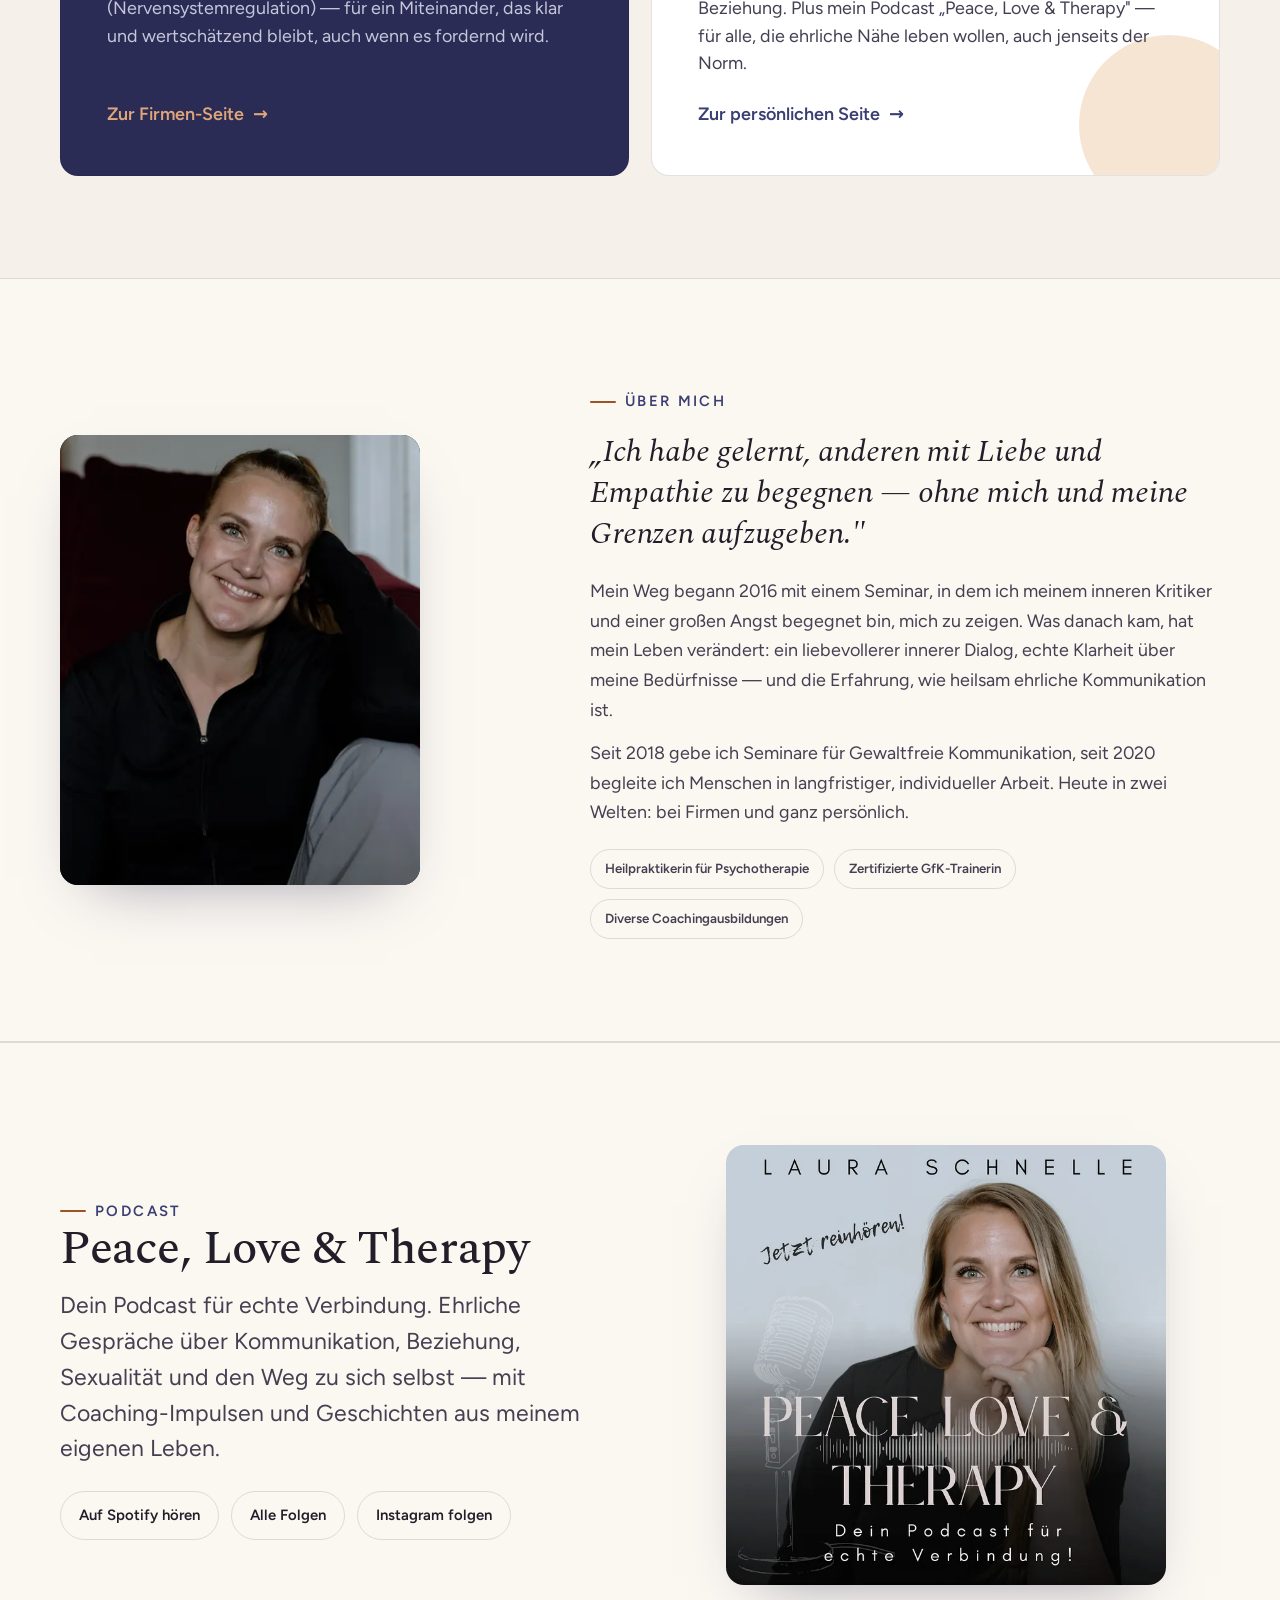
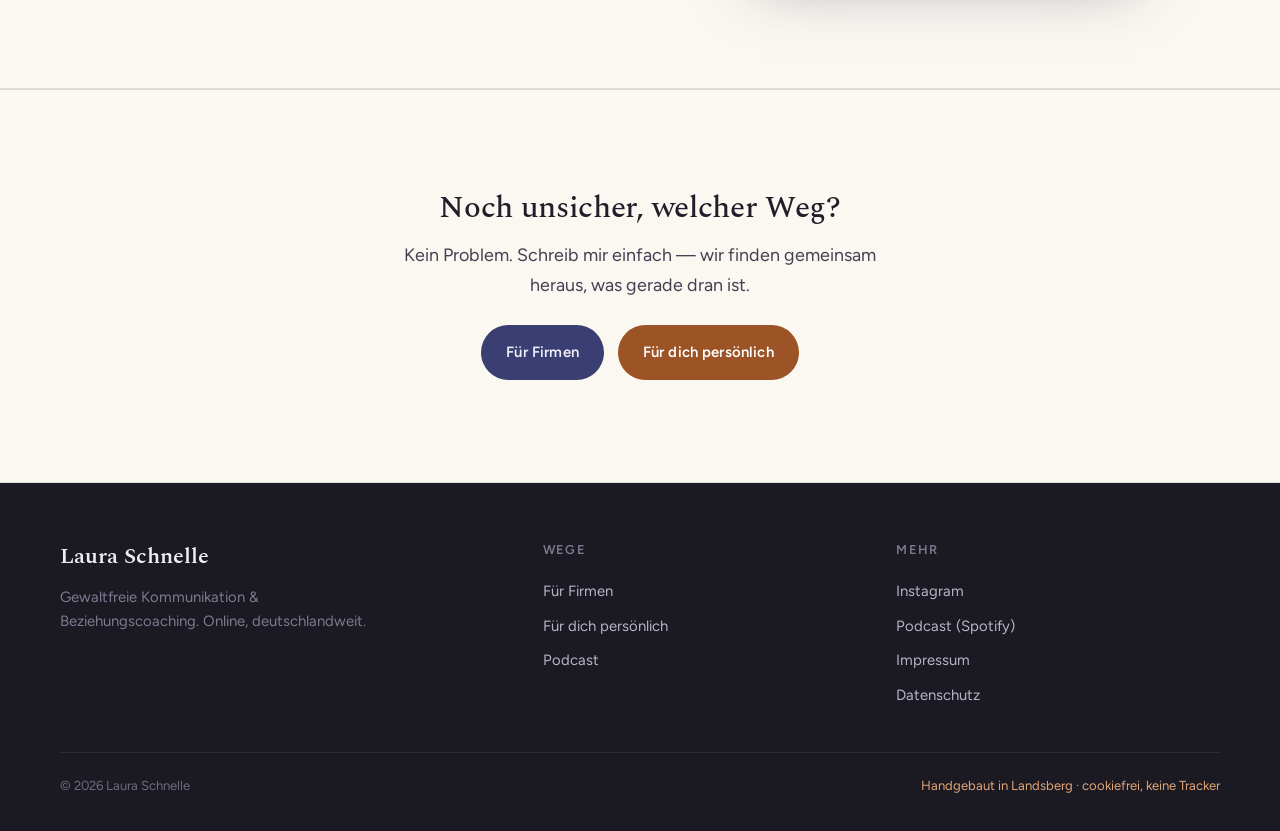
==== commit 368cc591: "Änderungsrunde Laura-Feedback: ortsunabhängig (Berlin raus), Kommunikationsseminare für Teams (GfK+S" ====
--- a/index.html
+++ b/index.html
@@ -6,10 +6,10 @@
 <script>document.documentElement.classList.add('js')</script>
 <!-- ENTFERNEN sobald Impressum+Datenschutz live & freigegeben -->
 <meta name="robots" content="noindex, nofollow">
-<title>Laura Schnelle — Gewaltfreie Kommunikation & Beziehungscoaching, Berlin</title>
-<meta name="description" content="Laura Schnelle, Berlin — Trainerin für Gewaltfreie Kommunikation und Beziehungscoach. Für Firmen: Führung mit Klarheit und Empathie. Für dich: zurück zu dir und deinen Beziehungen.">
+<title>Laura Schnelle — Gewaltfreie Kommunikation & Beziehungscoaching</title>
+<meta name="description" content="Laura Schnelle — Trainerin für Gewaltfreie Kommunikation und Beziehungscoach. Für Firmen: Kommunikationsseminare für Teams. Für dich: zurück zu dir und deinen Beziehungen. Online, deutschlandweit.">
 <meta property="og:title" content="Laura Schnelle — Gewaltfreie Kommunikation & Beziehungscoaching">
-<meta property="og:description" content="Ehrliche Kommunikation — für dein Team und für dein Leben. Trainerin für GfK & Beziehungscoach in Berlin.">
+<meta property="og:description" content="Ehrliche Kommunikation — für dein Team und für dein Leben. Trainerin für GfK & Beziehungscoach.">
 <meta property="og:type" content="website">
 <meta property="og:locale" content="de_DE">
 <meta property="og:url" content="https://lechcode.github.io/laura-schnelle-vorschau/">
@@ -51,9 +51,9 @@
 <header class="hero" id="top">
   <div class="wrap hero-grid">
     <div class="hero-copy">
-      <span class="eyebrow">Laura Schnelle · Berlin</span>
+      <span class="eyebrow">Gewaltfreie Kommunikation &amp; Beziehungscoaching</span>
       <h1><span class="mark">Ehrliche</span> Kommunikation.</h1>
-      <p class="hero-lead">Ich bin Laura — Trainerin für Gewaltfreie Kommunikation und Beziehungscoach. Ich helfe Menschen, sich klarer zu verstehen und näher zu verbinden: im Team wie im Leben.</p>
+      <p class="hero-lead">Ich bin Laura — Trainerin für Gewaltfreie Kommunikation und Beziehungscoach.</p>
       <div class="hero-cta">
         <a href="business.html" class="btn btn-primary">Für Firmen <span class="ar">→</span></a>
         <a href="beziehung.html" class="btn btn-ghost">Für dich persönlich <span class="ar">→</span></a>
@@ -65,8 +65,8 @@
     <div class="portrait rose">
       <figure>
         <picture>
-          <source type="image/webp" srcset="assets/laura-hero-500.webp 500w, assets/laura-hero-780.webp 780w, assets/laura-hero-1000.webp 1000w" sizes="(max-width:900px) 230px, 390px">
-          <img src="assets/laura-hero-780.jpg" srcset="assets/laura-hero-500.jpg 500w, assets/laura-hero-780.jpg 780w, assets/laura-hero-1000.jpg 1000w" sizes="(max-width:900px) 230px, 390px" width="1000" height="1250" alt="Laura Schnelle, Trainerin für Gewaltfreie Kommunikation und Beziehungscoach aus Berlin" fetchpriority="high">
+          <source type="image/webp" srcset="assets/laura-hub-500.webp 500w, assets/laura-hub-780.webp 780w, assets/laura-hub-1000.webp 1000w" sizes="(max-width:900px) 230px, 390px">
+          <img src="assets/laura-hub-780.jpg" srcset="assets/laura-hub-500.jpg 500w, assets/laura-hub-780.jpg 780w, assets/laura-hub-1000.jpg 1000w" sizes="(max-width:900px) 230px, 390px" width="1000" height="1250" alt="Laura Schnelle, Trainerin für Gewaltfreie Kommunikation und Beziehungscoach" fetchpriority="high">
         </picture>
       </figure>
       <div class="tag">Laura Schnelle<span>GfK-Trainerin &amp; Beziehungscoach</span></div>
@@ -76,7 +76,7 @@
 
 <section class="trust" aria-label="Auf einen Blick">
   <div class="wrap trust-grid">
-    <div class="trust-item"><svg width="20" height="20" viewBox="0 0 24 24" fill="none" stroke="currentColor" stroke-width="2"><path d="M20 6 9 17l-5-5"/></svg><div><b>Seit 2018</b>Seminare für Gewaltfreie Kommunikation in Berlin</div></div>
+    <div class="trust-item"><svg width="20" height="20" viewBox="0 0 24 24" fill="none" stroke="currentColor" stroke-width="2"><path d="M20 6 9 17l-5-5"/></svg><div><b>Seit 2018</b>Seminare für Gewaltfreie Kommunikation</div></div>
     <div class="trust-item"><svg width="20" height="20" viewBox="0 0 24 24" fill="none" stroke="currentColor" stroke-width="2"><path d="M20 6 9 17l-5-5"/></svg><div><b>Zertifizierte GfK-Trainerin</b>nach Marshall B. Rosenberg</div></div>
     <div class="trust-item"><svg width="20" height="20" viewBox="0 0 24 24" fill="none" stroke="currentColor" stroke-width="2"><path d="M20 6 9 17l-5-5"/></svg><div><b>Heilpraktikerin</b>für Psychotherapie (HeilprG)</div></div>
     <div class="trust-item"><svg width="20" height="20" viewBox="0 0 24 24" fill="none" stroke="currentColor" stroke-width="2"><path d="M20 6 9 17l-5-5"/></svg><div><b>Eigener Podcast</b>„Peace, Love &amp; Therapy"</div></div>
@@ -93,14 +93,14 @@
     <div class="gate-grid">
       <a class="gate b2b reveal" href="business.html">
         <span class="lab">Für Firmen · B2B</span>
-        <h2>High Performance meets Vulnerability</h2>
-        <p>Die Coachingausbildung für Führungskräfte und HR-Verantwortliche, die Leistung mit Menschlichkeit verbinden wollen — Gewaltfreie Kommunikation trifft Nervensystemregulation.</p>
+        <h2>Kommunikationsseminare für Teams</h2>
+        <p>Gewaltfreie Kommunikation trifft Stressmanagement (Nervensystemregulation) — für ein Miteinander, das klar und wertschätzend bleibt, auch wenn es fordernd wird.</p>
         <span class="go">Zur Firmen-Seite <span class="ar">→</span></span>
       </a>
       <a class="gate b2c reveal" href="beziehung.html">
         <span class="lab">Für dich persönlich · B2C</span>
         <h2>Zurück zu dir — und in echte Verbindung</h2>
-        <p>1:1- und Paar-Begleitung, Selbstliebe und Beziehung. Plus mein Podcast „Peace, Love &amp; Therapy" — für alle, die ehrliche Nähe leben wollen, auch jenseits der Norm.</p>
+        <p>1:1-Begleitung und GfK-Gruppencoaching, Selbstliebe und Beziehung. Plus mein Podcast „Peace, Love &amp; Therapy" — für alle, die ehrliche Nähe leben wollen, auch jenseits der Norm.</p>
         <span class="go">Zur persönlichen Seite <span class="ar">→</span></span>
       </a>
     </div>
@@ -111,19 +111,18 @@
   <div class="wrap about">
     <div class="about-figure reveal">
       <picture>
-        <source type="image/webp" srcset="assets/laura-portrait-420.webp 420w, assets/laura-portrait-720.webp 720w" sizes="(max-width:900px) 280px, 360px">
-        <img src="assets/laura-portrait-720.jpg" srcset="assets/laura-portrait-420.jpg 420w, assets/laura-portrait-720.jpg 720w" sizes="(max-width:900px) 280px, 360px" width="720" height="900" alt="Laura Schnelle" loading="lazy" decoding="async">
+        <source type="image/webp" srcset="assets/laura-story-420.webp 420w, assets/laura-story-720.webp 720w" sizes="(max-width:900px) 280px, 360px">
+        <img src="assets/laura-story-720.jpg" srcset="assets/laura-story-420.jpg 420w, assets/laura-story-720.jpg 720w" sizes="(max-width:900px) 280px, 360px" width="720" height="900" alt="Laura Schnelle" loading="lazy" decoding="async">
       </picture>
     </div>
     <div class="reveal">
       <span class="eyebrow">Über mich</span>
       <p class="quote" style="margin-top:18px">„Ich habe gelernt, anderen mit Liebe und Empathie zu begegnen — ohne mich und meine Grenzen aufzugeben."</p>
       <p>Mein Weg begann 2016 mit einem Seminar, in dem ich meinem inneren Kritiker und einer großen Angst begegnet bin, mich zu zeigen. Was danach kam, hat mein Leben verändert: ein liebevollerer innerer Dialog, echte Klarheit über meine Bedürfnisse — und die Erfahrung, wie heilsam ehrliche Kommunikation ist.</p>
-      <p>Seit 2018 gebe ich in Berlin Seminare für Gewaltfreie Kommunikation, seit 2020 begleite ich Menschen in langfristiger, individueller Arbeit. Heute in zwei Welten: bei Firmen und ganz persönlich.</p>
+      <p>Seit 2018 gebe ich Seminare für Gewaltfreie Kommunikation, seit 2020 begleite ich Menschen in langfristiger, individueller Arbeit. Heute in zwei Welten: bei Firmen und ganz persönlich.</p>
       <div class="quals">
         <span class="qual">Heilpraktikerin für Psychotherapie</span>
         <span class="qual">Zertifizierte GfK-Trainerin</span>
-        <span class="qual">Yogalehrerin</span>
         <span class="qual">Diverse Coachingausbildungen</span>
       </div>
     </div>
@@ -167,7 +166,7 @@
   <div class="wrap">
     <div class="foot-top">
       <div class="foot-brand">Laura Schnelle
-        <p>Gewaltfreie Kommunikation &amp; Beziehungscoaching. Berlin.</p>
+        <p>Gewaltfreie Kommunikation &amp; Beziehungscoaching. Online, deutschlandweit.</p>
       </div>
       <div class="foot-col">
         <h4>Wege</h4>
--- a/assets/site.css
+++ b/assets/site.css
@@ -24,7 +24,7 @@
 html{scroll-behavior:smooth}
 @media (prefers-reduced-motion:reduce){html{scroll-behavior:auto}}
 body{background:var(--bg);color:var(--ink);font-family:var(--sans);font-size:var(--step-0);line-height:1.65;-webkit-font-smoothing:antialiased;overflow-x:clip}
-h1,h2,h3{font-family:var(--display);font-weight:500;line-height:1.08;letter-spacing:-.01em;color:var(--ink)}
+h1,h2,h3{font-family:var(--display);font-weight:500;line-height:1.08;letter-spacing:-.01em;color:var(--ink);overflow-wrap:break-word;hyphens:auto}
 h1{font-weight:600}
 a{color:inherit;text-decoration:none}
 img{display:block;max-width:100%}
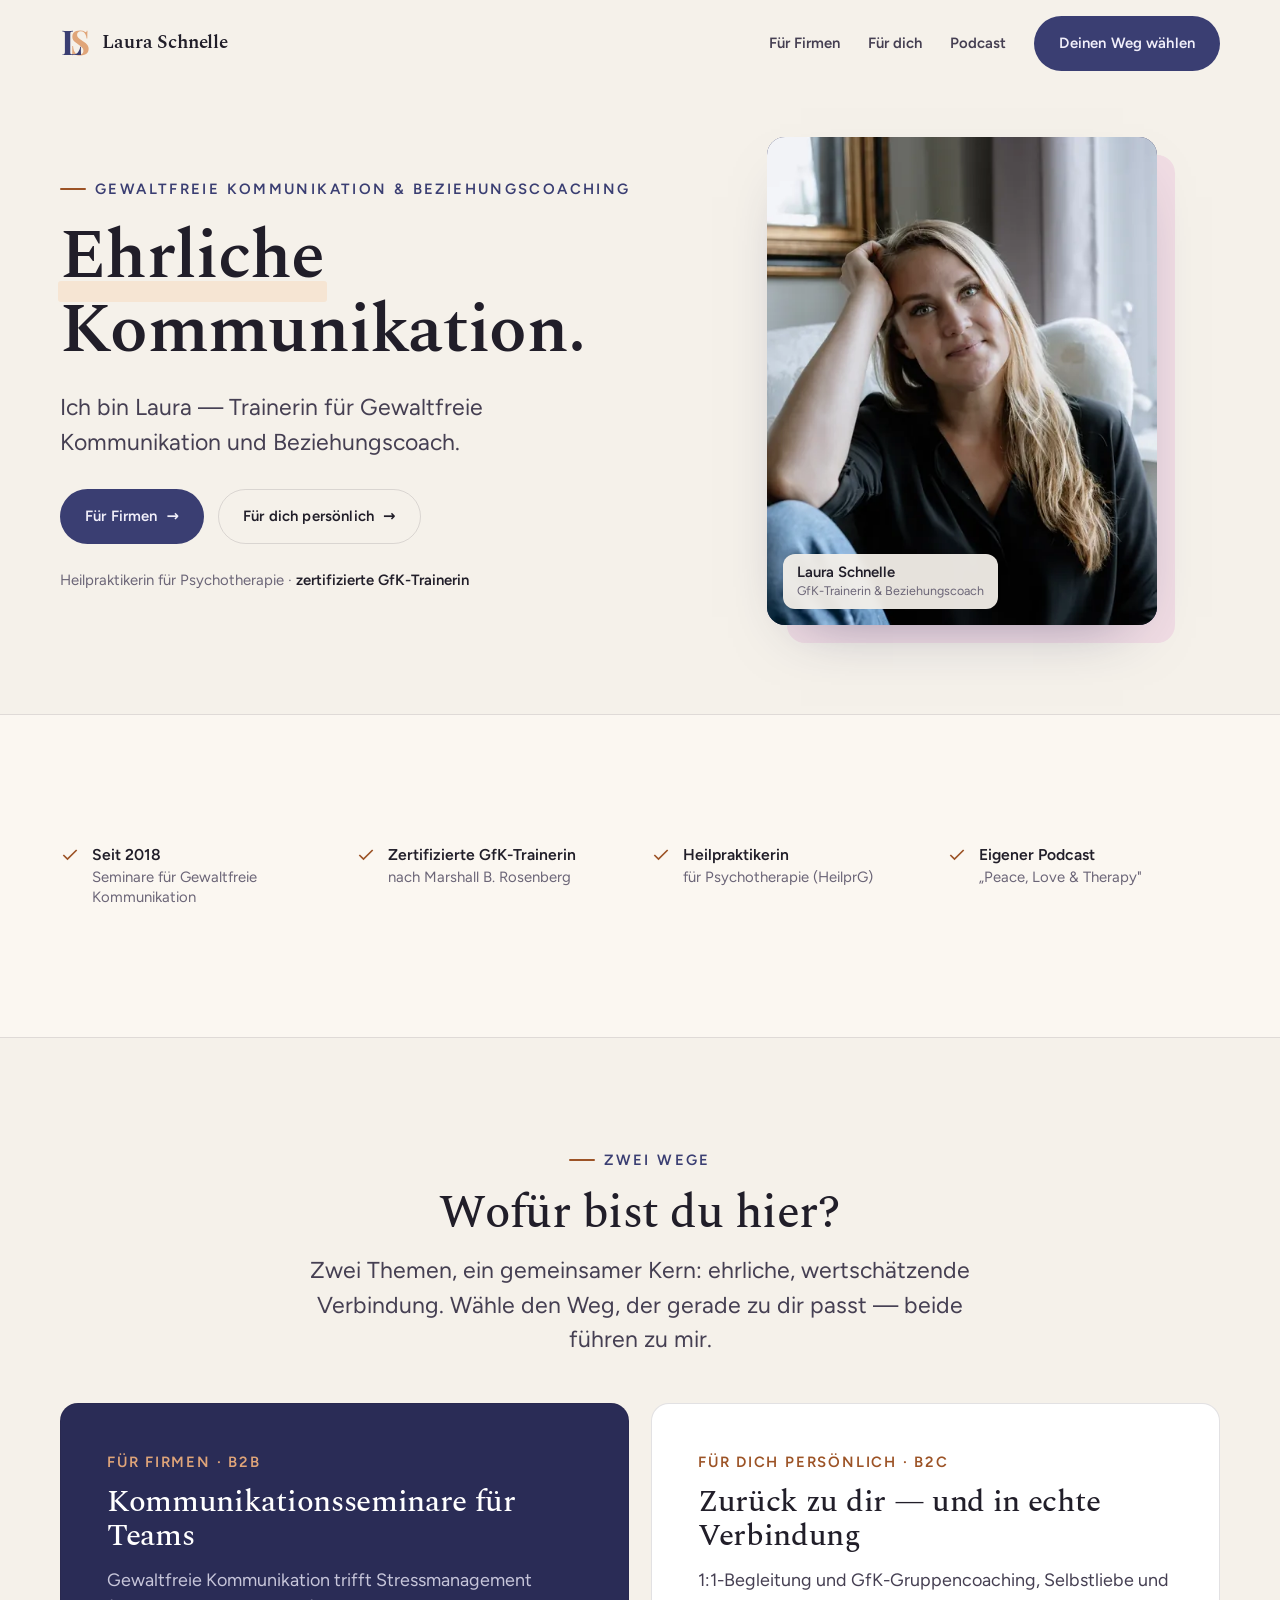
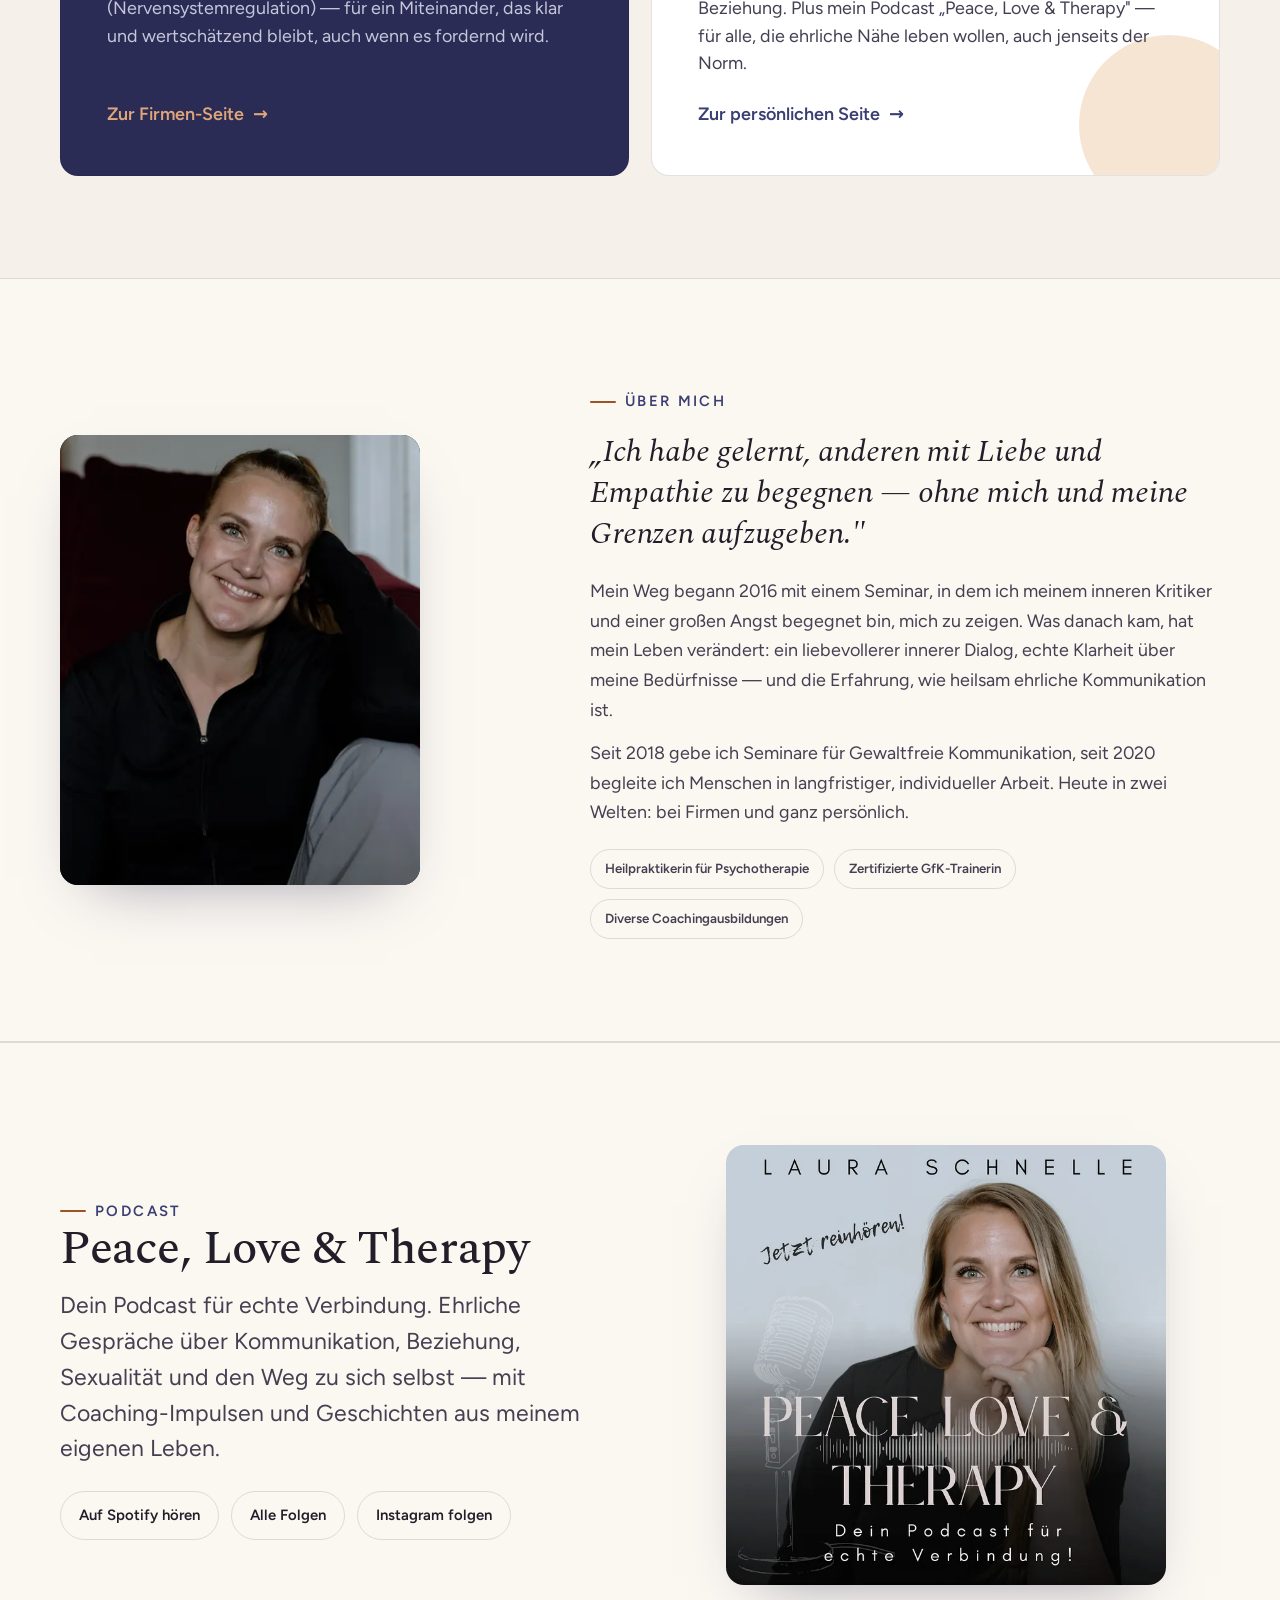
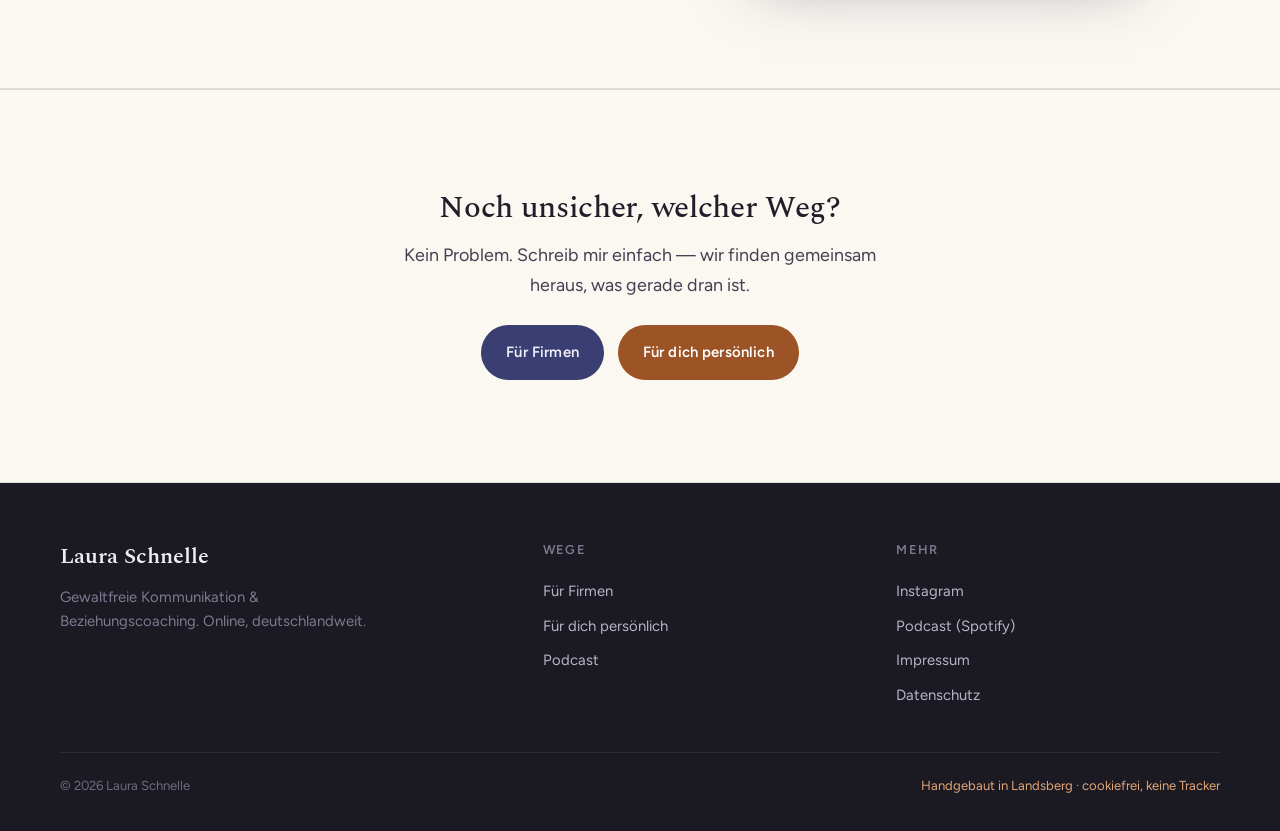
==== commit c29a02ae: "Finales LS-Logo (Didone, verschränkt) + komplettes Logo-Paket Laura-Wahl: verschränktes LS (L Indigo" ====
--- a/index.html
+++ b/index.html
@@ -28,7 +28,7 @@
 
 <nav class="nav" id="nav">
   <div class="wrap nav-in">
-    <a href="#top" class="brand"><span class="dot">L</span> Laura Schnelle</a>
+    <a href="#top" class="brand"><img src="assets/logo-mark.svg" class="brandmark" alt="" width="32" height="30"> Laura Schnelle</a>
     <div class="nav-links">
       <a href="business.html">Für Firmen</a>
       <a href="beziehung.html">Für dich</a>
--- a/assets/site.css
+++ b/assets/site.css
@@ -54,7 +54,7 @@
 .nav.scrolled{background:rgba(245,241,234,.82);backdrop-filter:blur(12px);box-shadow:0 1px 0 var(--line)}
 .nav-in{display:flex;align-items:center;justify-content:space-between;padding:16px 0}
 .brand{font-family:var(--display);font-weight:600;font-size:1.2rem;letter-spacing:-.01em;display:flex;align-items:center;gap:11px}
-.brand .dot{width:34px;height:34px;flex:none;background:var(--indigo);color:#F1EFFA;border-radius:50%;display:grid;place-items:center;font-family:var(--display);font-weight:600;font-size:1rem}
+.brand .brandmark{height:30px;width:auto;flex:none;display:block}
 .nav-links{display:flex;align-items:center;gap:28px}
 .nav-links a:not(.btn){font-size:var(--step--1);font-weight:600;color:var(--ink-soft);position:relative;padding:4px 0}
 .nav-links a:not(.btn)::after{content:"";position:absolute;left:0;bottom:-2px;width:0;height:2px;background:var(--apricot-deep);transition:width .25s var(--ease)}
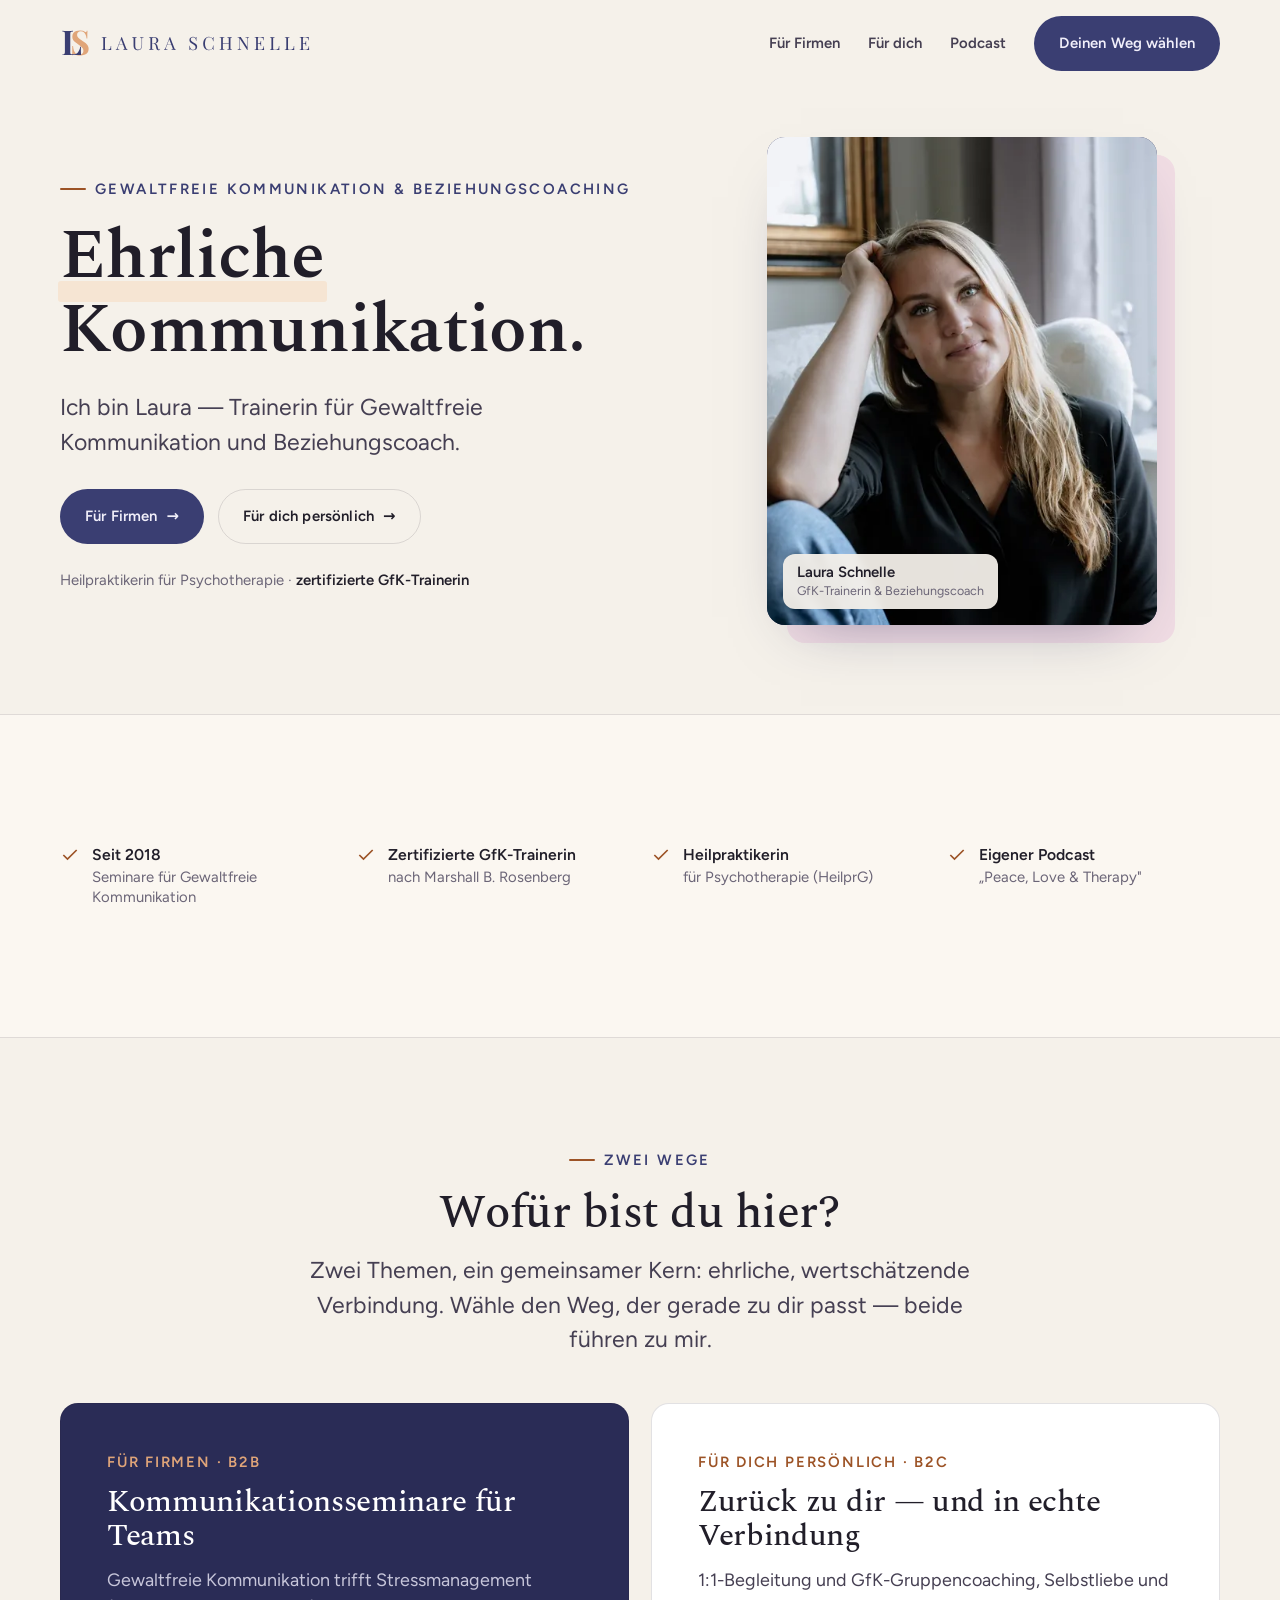
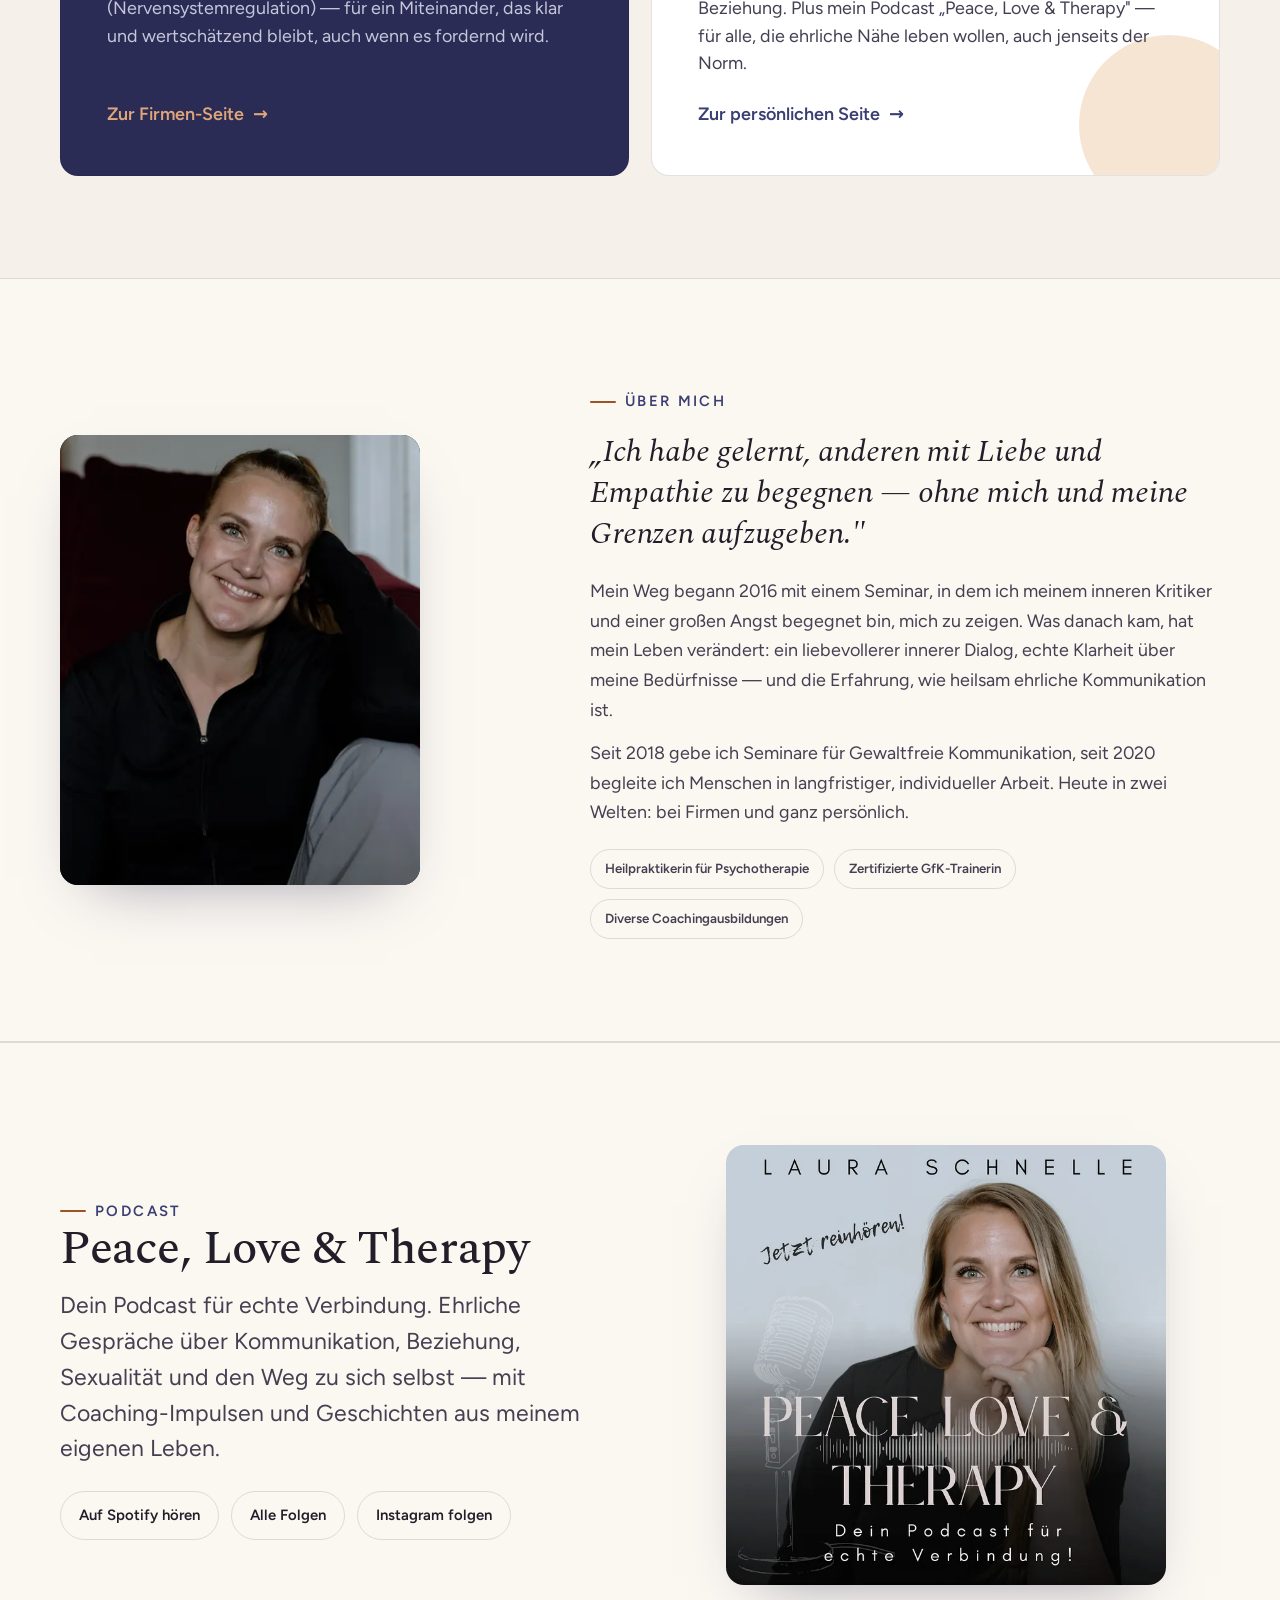
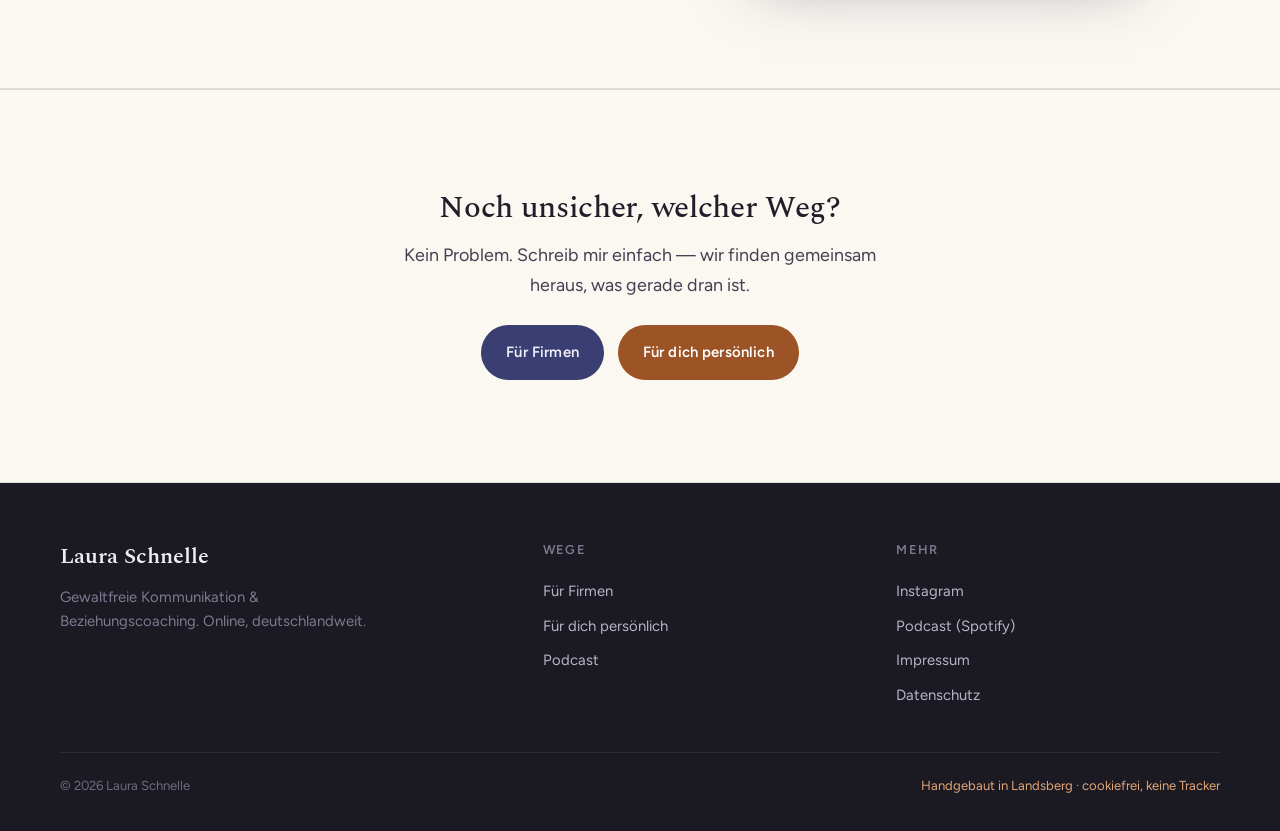
==== commit 840f309c: "Wortmarke feiner & weit gesperrt (Laura-Look) + als Logo-Lockup in die Nav Wortmarke jetzt Gewicht 4" ====
--- a/index.html
+++ b/index.html
@@ -28,7 +28,7 @@
 
 <nav class="nav" id="nav">
   <div class="wrap nav-in">
-    <a href="#top" class="brand"><img src="assets/logo-mark.svg" class="brandmark" alt="" width="32" height="30"> Laura Schnelle</a>
+    <a href="#top" class="brand"><img src="assets/logo-mark.svg" class="brandmark" alt="" width="32" height="30"><img src="assets/wordmark.svg" class="brandword" alt="Laura Schnelle" width="208" height="15"></a>
     <div class="nav-links">
       <a href="business.html">Für Firmen</a>
       <a href="beziehung.html">Für dich</a>
--- a/assets/site.css
+++ b/assets/site.css
@@ -54,7 +54,10 @@
 .nav.scrolled{background:rgba(245,241,234,.82);backdrop-filter:blur(12px);box-shadow:0 1px 0 var(--line)}
 .nav-in{display:flex;align-items:center;justify-content:space-between;padding:16px 0}
 .brand{font-family:var(--display);font-weight:600;font-size:1.2rem;letter-spacing:-.01em;display:flex;align-items:center;gap:11px}
+.brand{gap:10px}
 .brand .brandmark{height:30px;width:auto;flex:none;display:block}
+.brand .brandword{height:15px;width:auto;flex:none;display:block}
+@media (max-width:520px){.brand .brandword{height:13px}}
 .nav-links{display:flex;align-items:center;gap:28px}
 .nav-links a:not(.btn){font-size:var(--step--1);font-weight:600;color:var(--ink-soft);position:relative;padding:4px 0}
 .nav-links a:not(.btn)::after{content:"";position:absolute;left:0;bottom:-2px;width:0;height:2px;background:var(--apricot-deep);transition:width .25s var(--ease)}
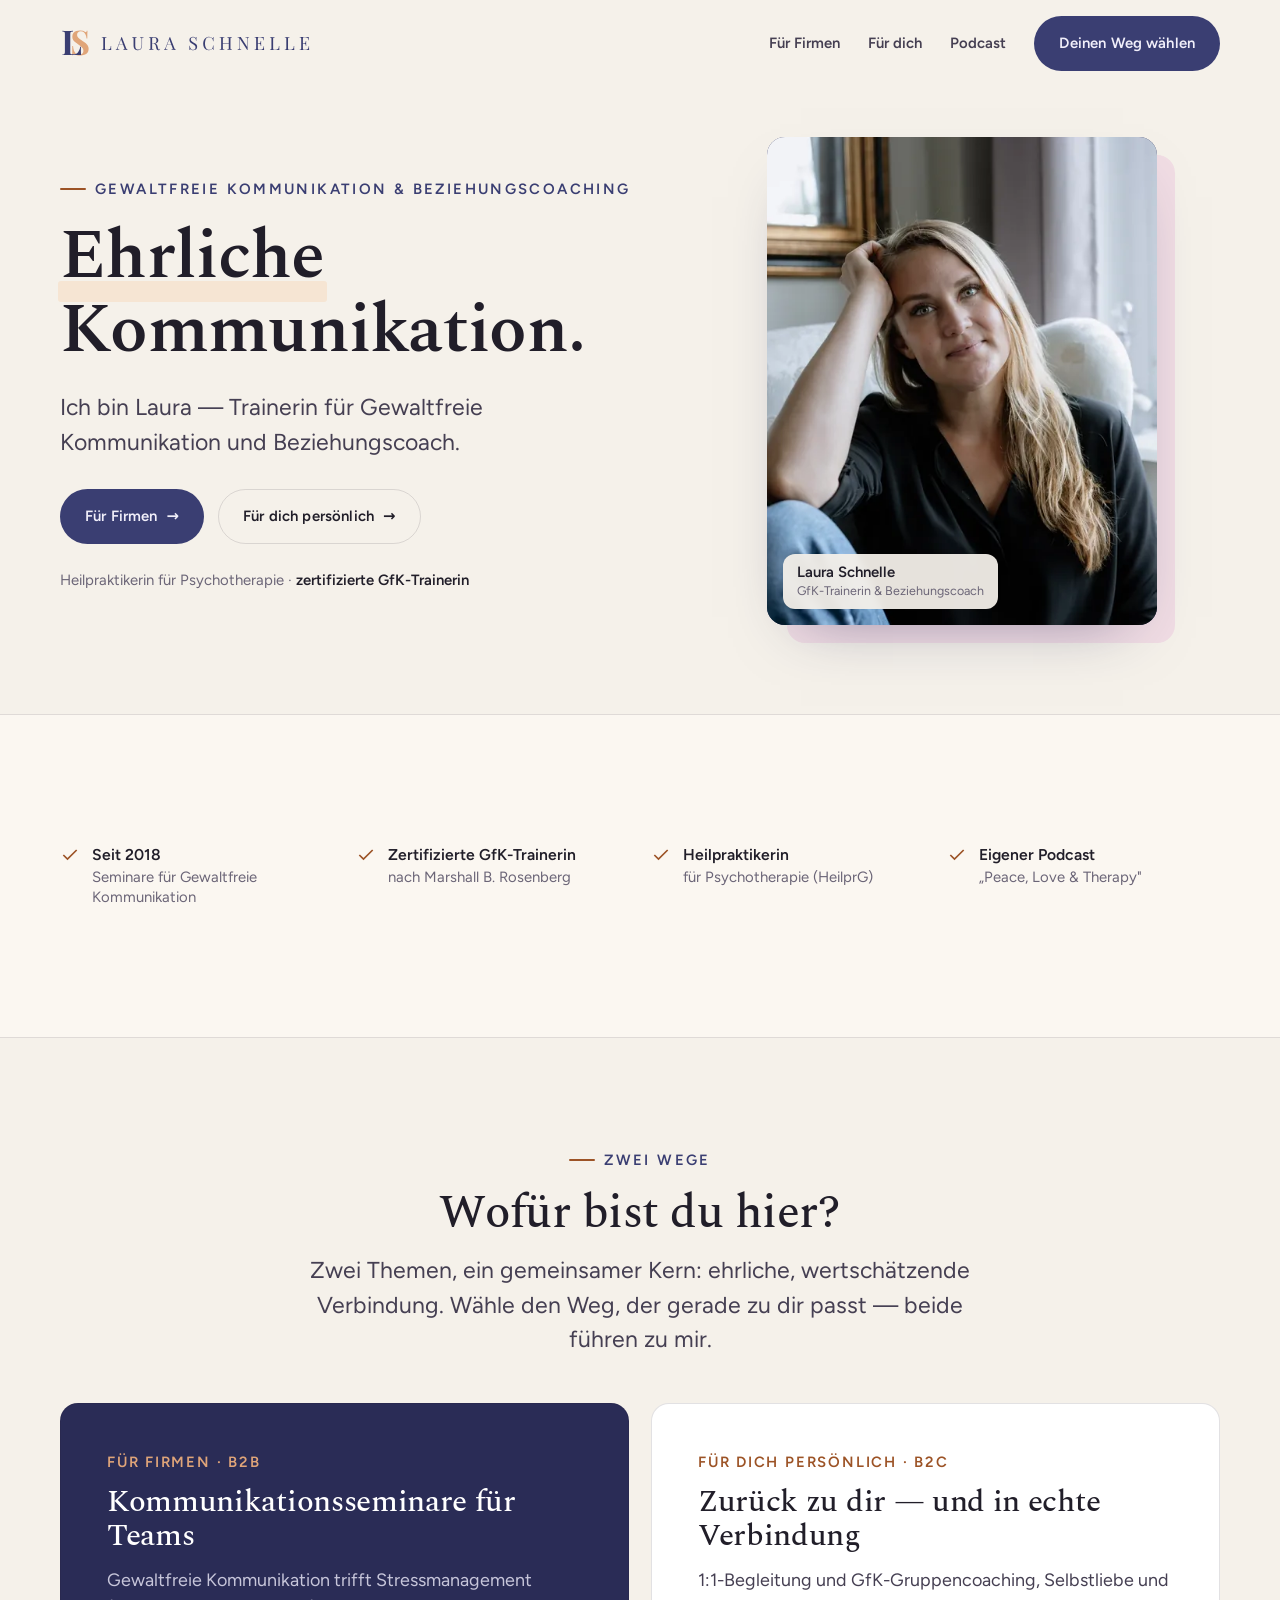
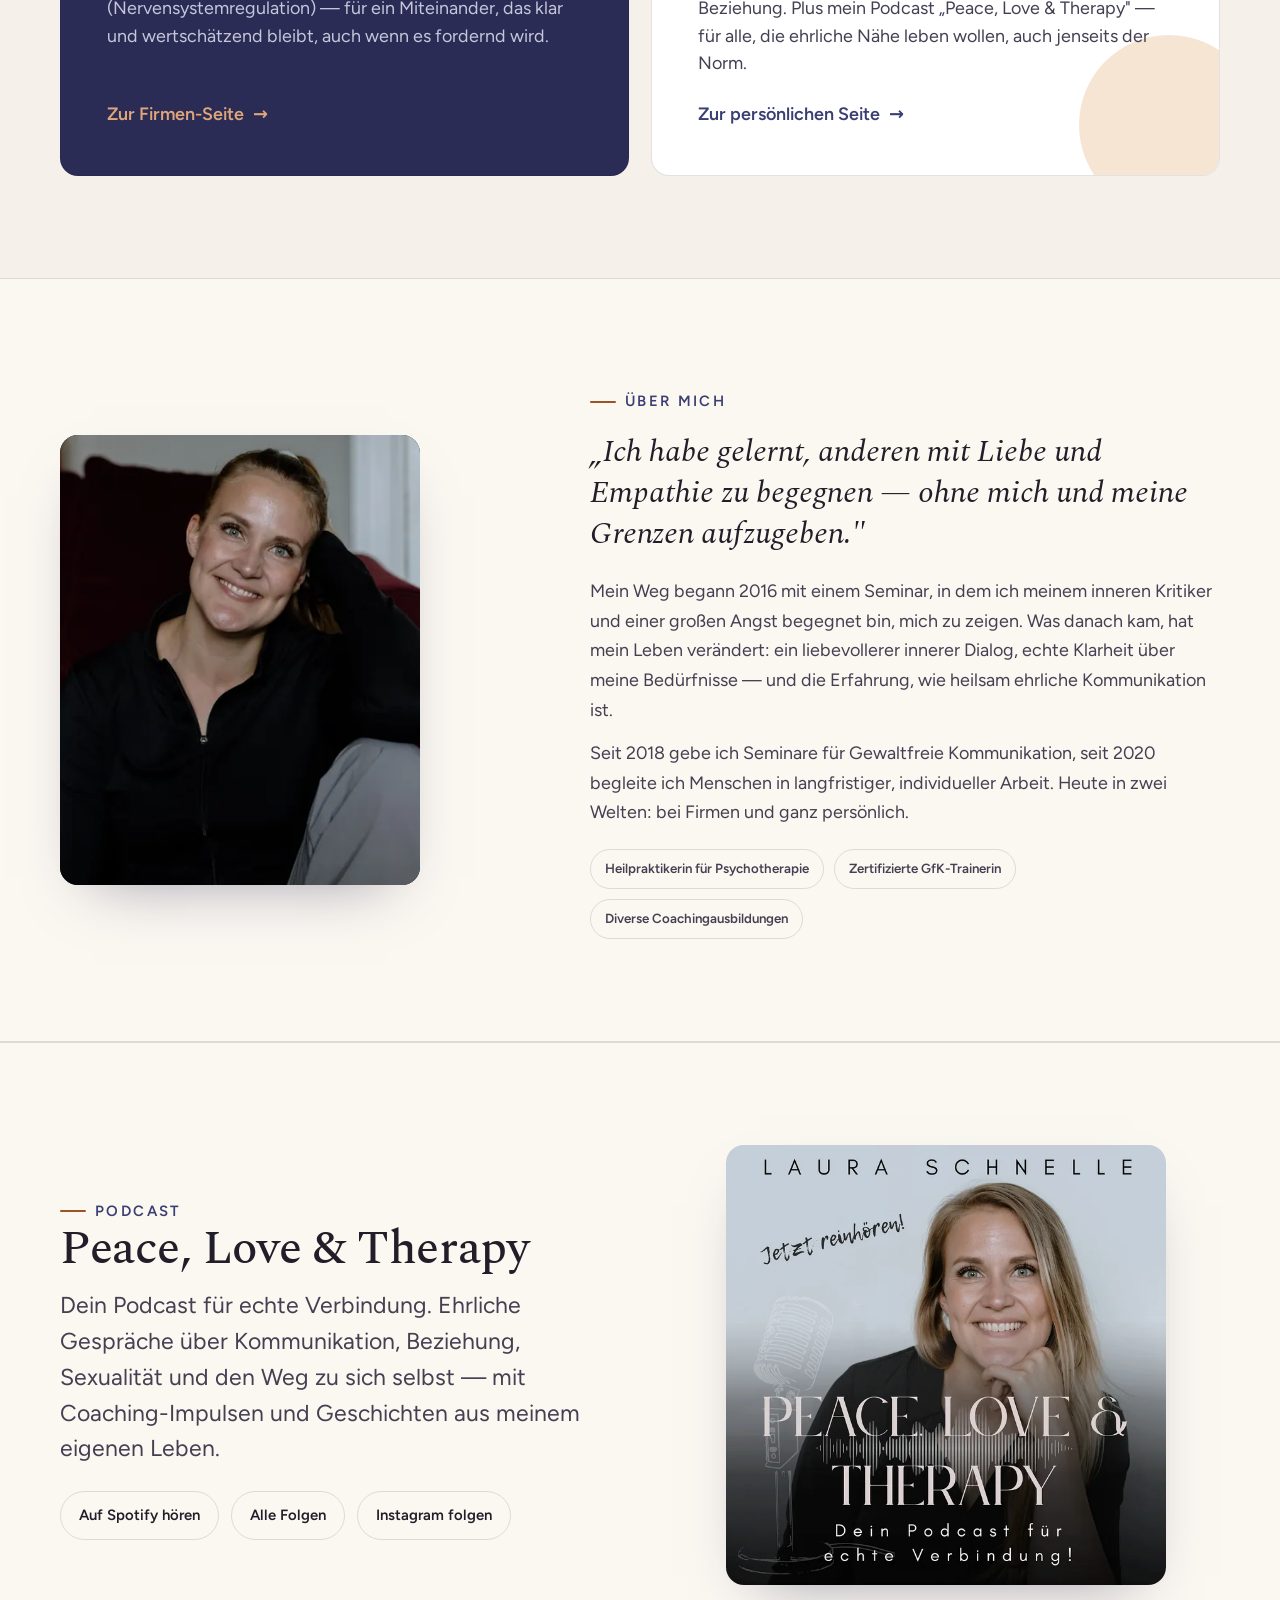
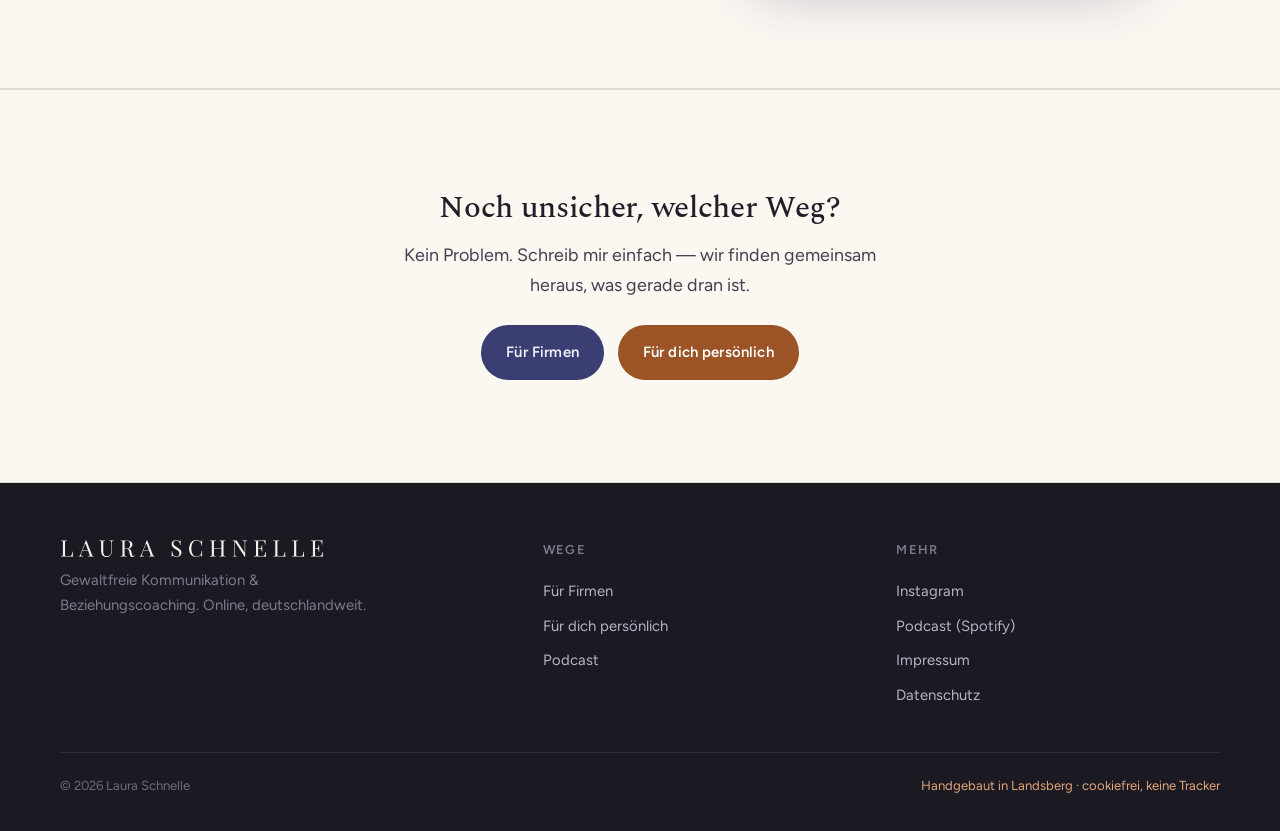
==== commit 05fcae7a: "Footer: helle Wortmarke (Porzellan) statt Text-Brand auf allen Seiten Co-Authored-By: Claude Opus 4." ====
--- a/index.html
+++ b/index.html
@@ -165,7 +165,7 @@
 <footer class="site-footer">
   <div class="wrap">
     <div class="foot-top">
-      <div class="foot-brand">Laura Schnelle
+      <div class="foot-brand"><img src="assets/wordmark-hell.svg" class="footword" alt="Laura Schnelle" width="264" height="19">
         <p>Gewaltfreie Kommunikation &amp; Beziehungscoaching. Online, deutschlandweit.</p>
       </div>
       <div class="foot-col">
--- a/assets/site.css
+++ b/assets/site.css
@@ -263,6 +263,7 @@
 .site-footer{background:#1B1922;color:#9A96A8;padding:56px 0 34px}
 .foot-top{display:grid;grid-template-columns:1.4fr 1fr 1fr;gap:30px}
 .foot-brand{font-family:var(--display);font-weight:600;font-size:1.35rem;color:#EDEBF3}
+.foot-brand .footword{height:19px;width:auto;display:block;margin-bottom:2px}
 .foot-brand p{font-family:var(--sans);font-weight:400;font-size:var(--step--1);color:#7E7A90;margin-top:10px;max-width:34ch}
 .foot-col h4{font-family:var(--sans);font-weight:600;font-size:.8rem;letter-spacing:.1em;text-transform:uppercase;color:#7E7A90;margin-bottom:14px}
 .foot-col a{display:block;font-size:var(--step--1);color:#B7B4C6;padding:5px 0}
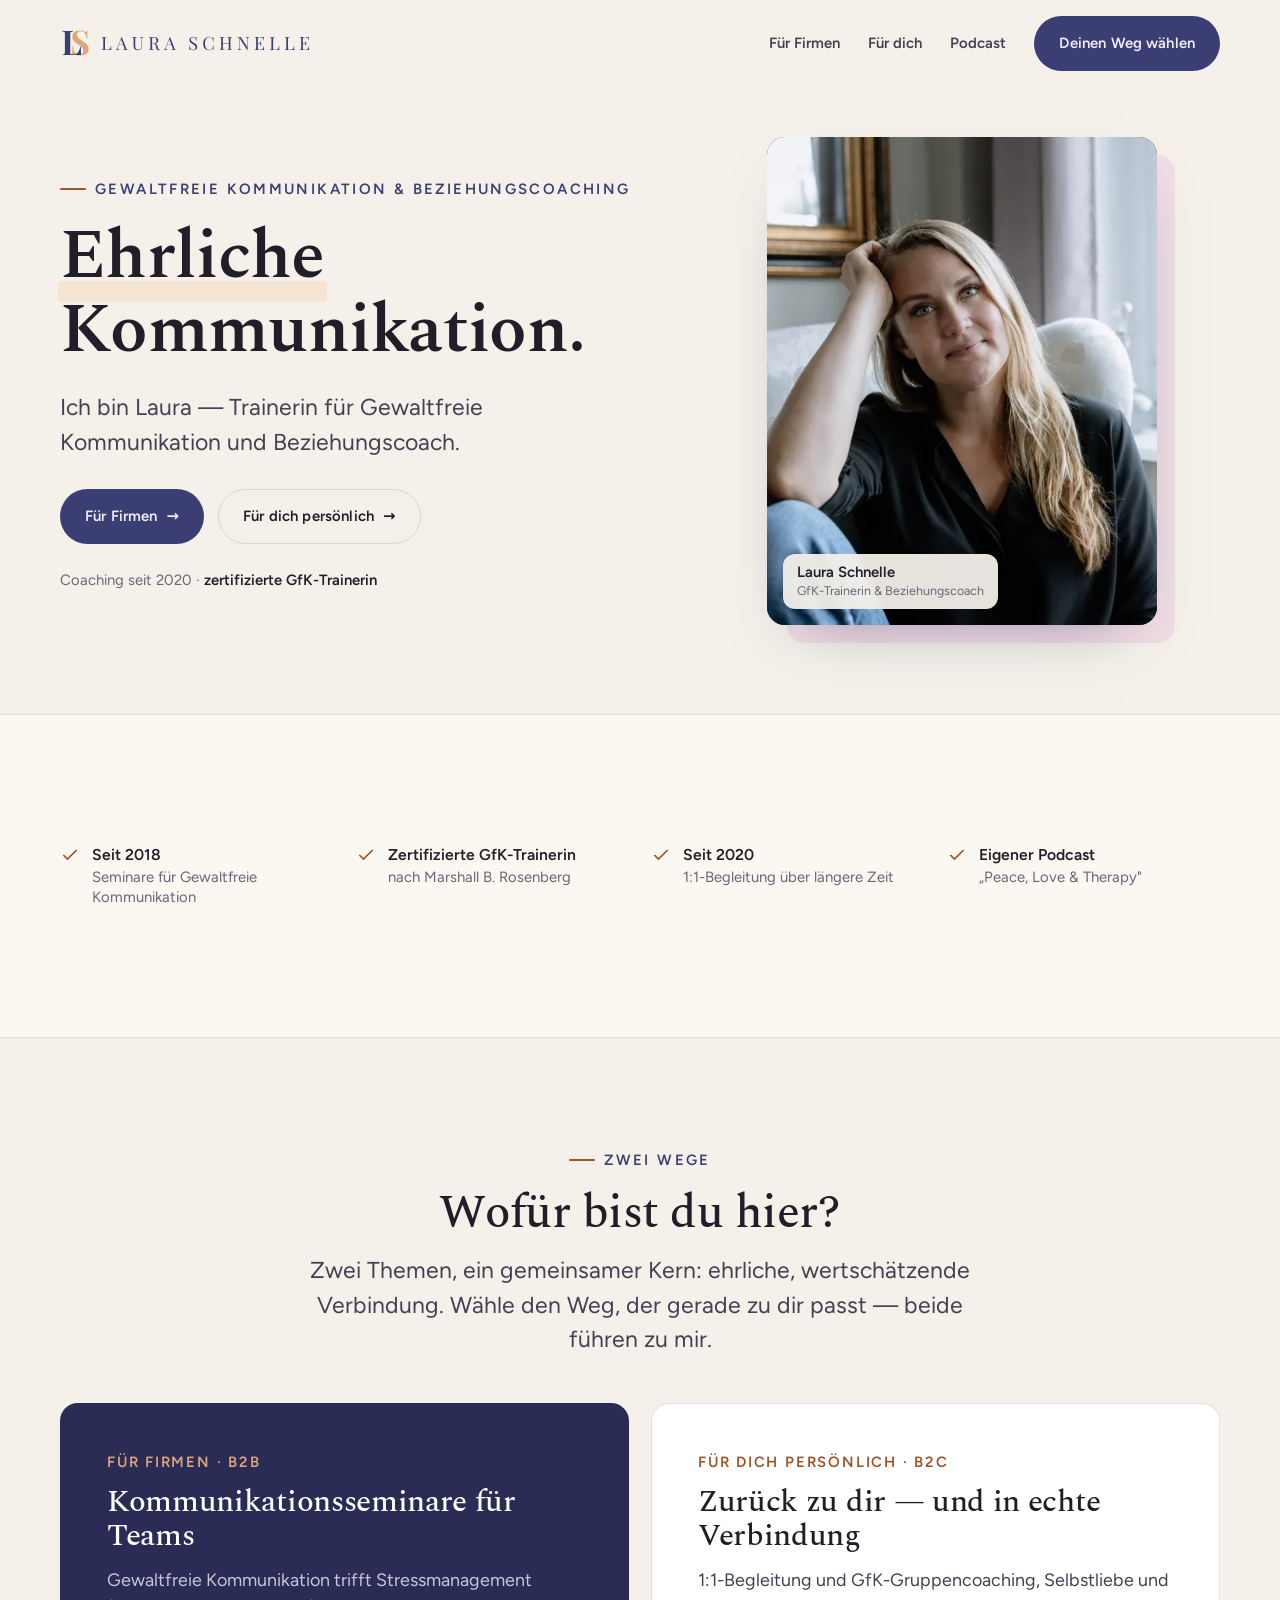
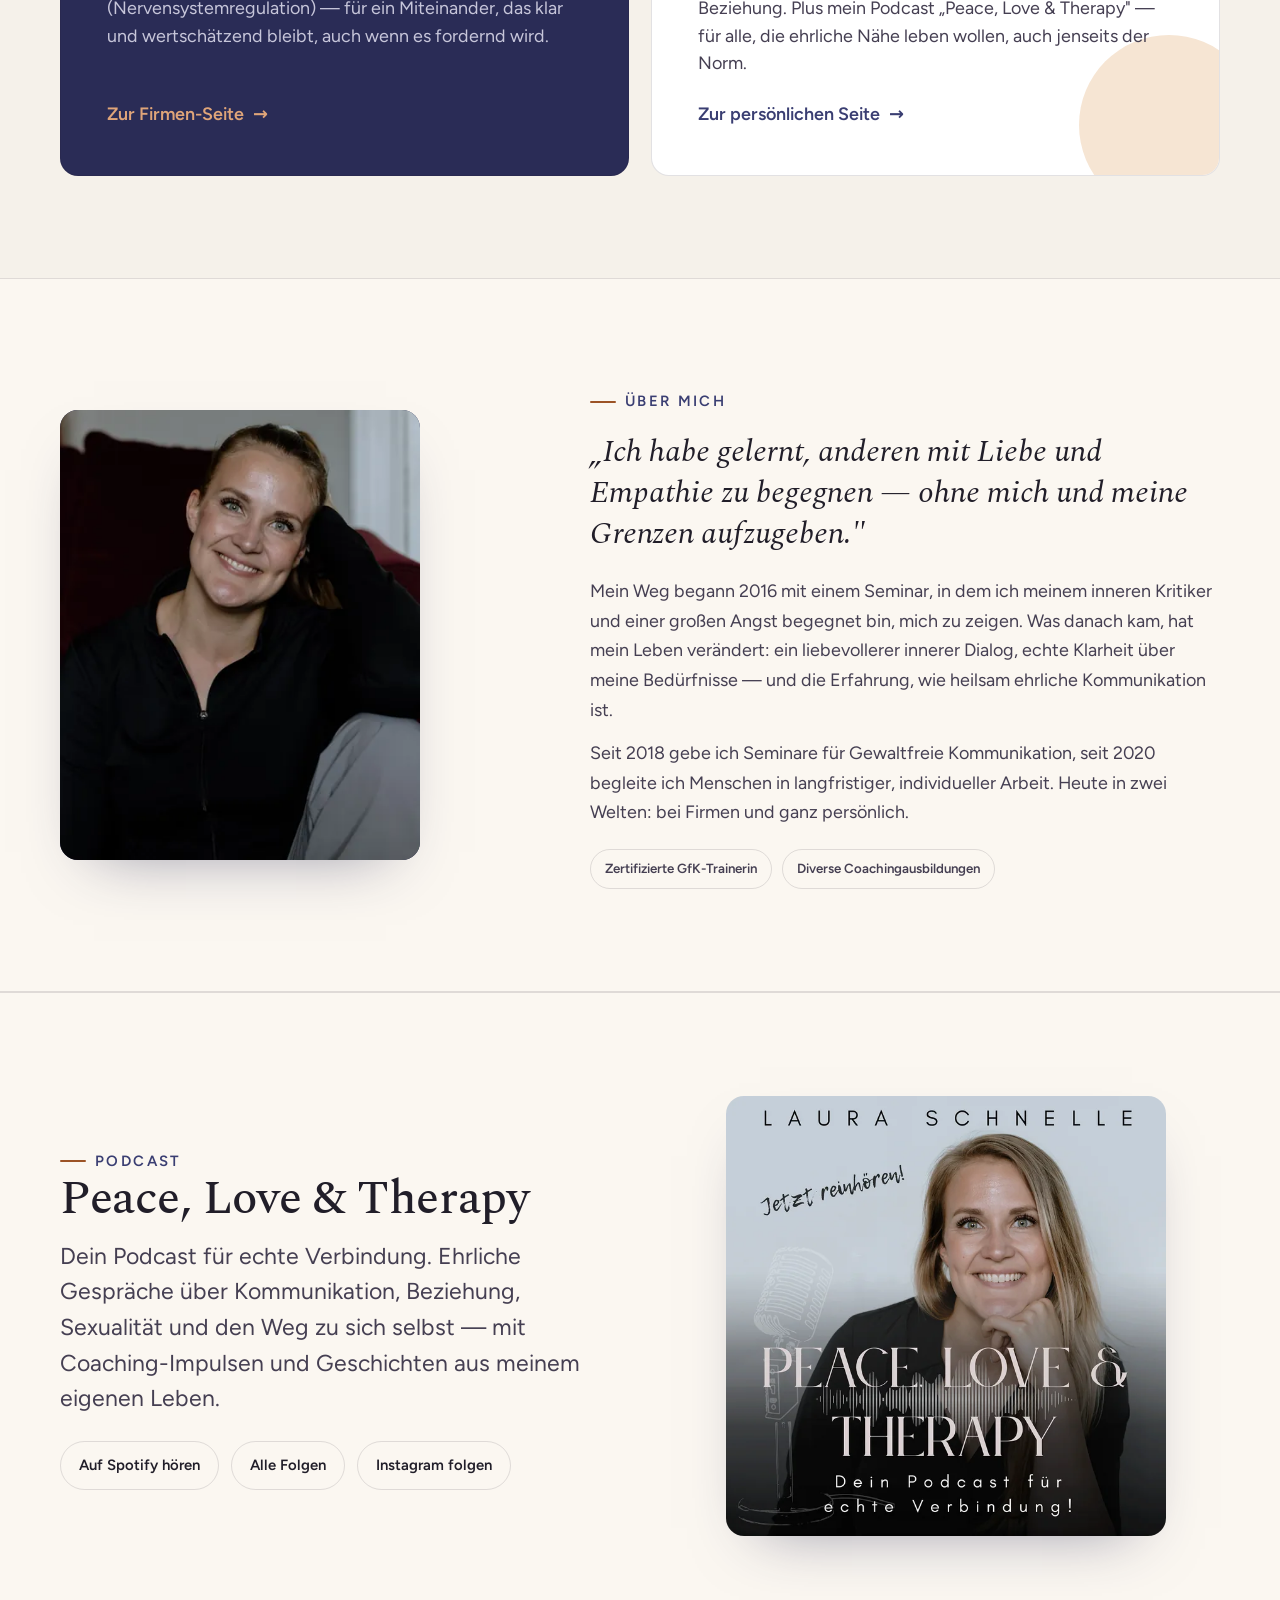
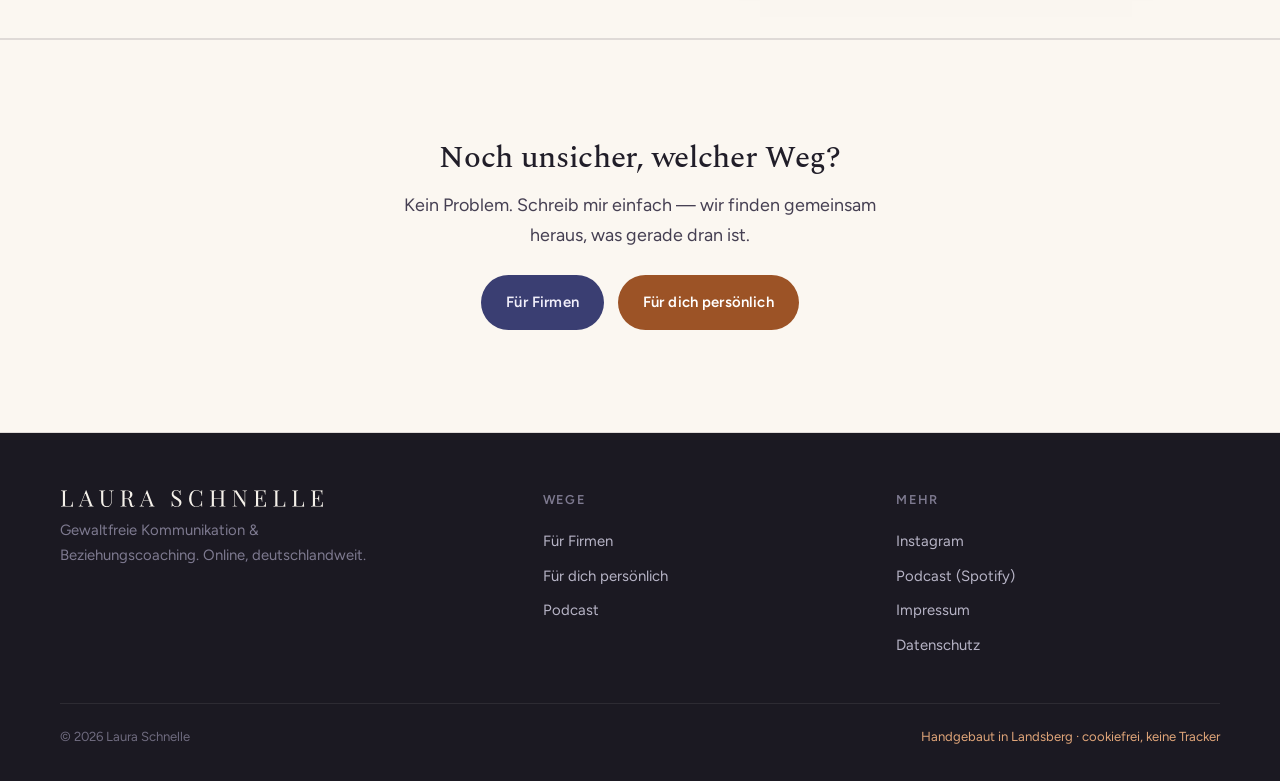
==== commit a1d016dc: "Go-Live-Vorbereitung: Kontaktformular scharf, Impressum nach Lauras Angaben - Formulare (beziehung/b" ====
--- a/index.html
+++ b/index.html
@@ -59,7 +59,7 @@
         <a href="beziehung.html" class="btn btn-ghost">Für dich persönlich <span class="ar">→</span></a>
       </div>
       <div class="hero-meta">
-        <span>Heilpraktikerin für Psychotherapie · <b>zertifizierte GfK-Trainerin</b></span>
+        <span>Coaching seit 2020 · <b>zertifizierte GfK-Trainerin</b></span>
       </div>
     </div>
     <div class="portrait rose">
@@ -78,7 +78,7 @@
   <div class="wrap trust-grid">
     <div class="trust-item"><svg width="20" height="20" viewBox="0 0 24 24" fill="none" stroke="currentColor" stroke-width="2"><path d="M20 6 9 17l-5-5"/></svg><div><b>Seit 2018</b>Seminare für Gewaltfreie Kommunikation</div></div>
     <div class="trust-item"><svg width="20" height="20" viewBox="0 0 24 24" fill="none" stroke="currentColor" stroke-width="2"><path d="M20 6 9 17l-5-5"/></svg><div><b>Zertifizierte GfK-Trainerin</b>nach Marshall B. Rosenberg</div></div>
-    <div class="trust-item"><svg width="20" height="20" viewBox="0 0 24 24" fill="none" stroke="currentColor" stroke-width="2"><path d="M20 6 9 17l-5-5"/></svg><div><b>Heilpraktikerin</b>für Psychotherapie (HeilprG)</div></div>
+    <div class="trust-item"><svg width="20" height="20" viewBox="0 0 24 24" fill="none" stroke="currentColor" stroke-width="2"><path d="M20 6 9 17l-5-5"/></svg><div><b>Seit 2020</b>1:1-Begleitung über längere Zeit</div></div>
     <div class="trust-item"><svg width="20" height="20" viewBox="0 0 24 24" fill="none" stroke="currentColor" stroke-width="2"><path d="M20 6 9 17l-5-5"/></svg><div><b>Eigener Podcast</b>„Peace, Love &amp; Therapy"</div></div>
   </div>
 </section>
@@ -121,7 +121,6 @@
       <p>Mein Weg begann 2016 mit einem Seminar, in dem ich meinem inneren Kritiker und einer großen Angst begegnet bin, mich zu zeigen. Was danach kam, hat mein Leben verändert: ein liebevollerer innerer Dialog, echte Klarheit über meine Bedürfnisse — und die Erfahrung, wie heilsam ehrliche Kommunikation ist.</p>
       <p>Seit 2018 gebe ich Seminare für Gewaltfreie Kommunikation, seit 2020 begleite ich Menschen in langfristiger, individueller Arbeit. Heute in zwei Welten: bei Firmen und ganz persönlich.</p>
       <div class="quals">
-        <span class="qual">Heilpraktikerin für Psychotherapie</span>
         <span class="qual">Zertifizierte GfK-Trainerin</span>
         <span class="qual">Diverse Coachingausbildungen</span>
       </div>
--- a/assets/site.css
+++ b/assets/site.css
@@ -203,6 +203,11 @@
 form textarea{min-height:110px;resize:vertical}
 form input::placeholder,form textarea::placeholder{color:#8482A0}
 .demo-note{font-size:.8rem;color:#A5A2BE;background:rgba(255,255,255,.05);border:1px dashed rgba(255,255,255,.17);border-radius:10px;padding:10px 12px;margin-bottom:16px}
+/* Honeypot — für Menschen unsichtbar, für Bots ein Köder. Nicht display:none (manche Bots ignorieren das). */
+.hp{position:absolute;left:-9999px;width:1px;height:1px;overflow:hidden}
+.form-msg{margin:14px 0 0;font-size:var(--step--1);line-height:1.5;min-height:1px}
+.form-msg.ok{color:var(--apricot)}
+.form-msg.err{color:#FFB4A8}
 .consent{display:flex;gap:10px;align-items:flex-start;margin-bottom:16px}
 .consent input{width:auto;margin:4px 0 0}
 .consent label{font-weight:400;color:#BCBAD2;font-size:.82rem;line-height:1.45}
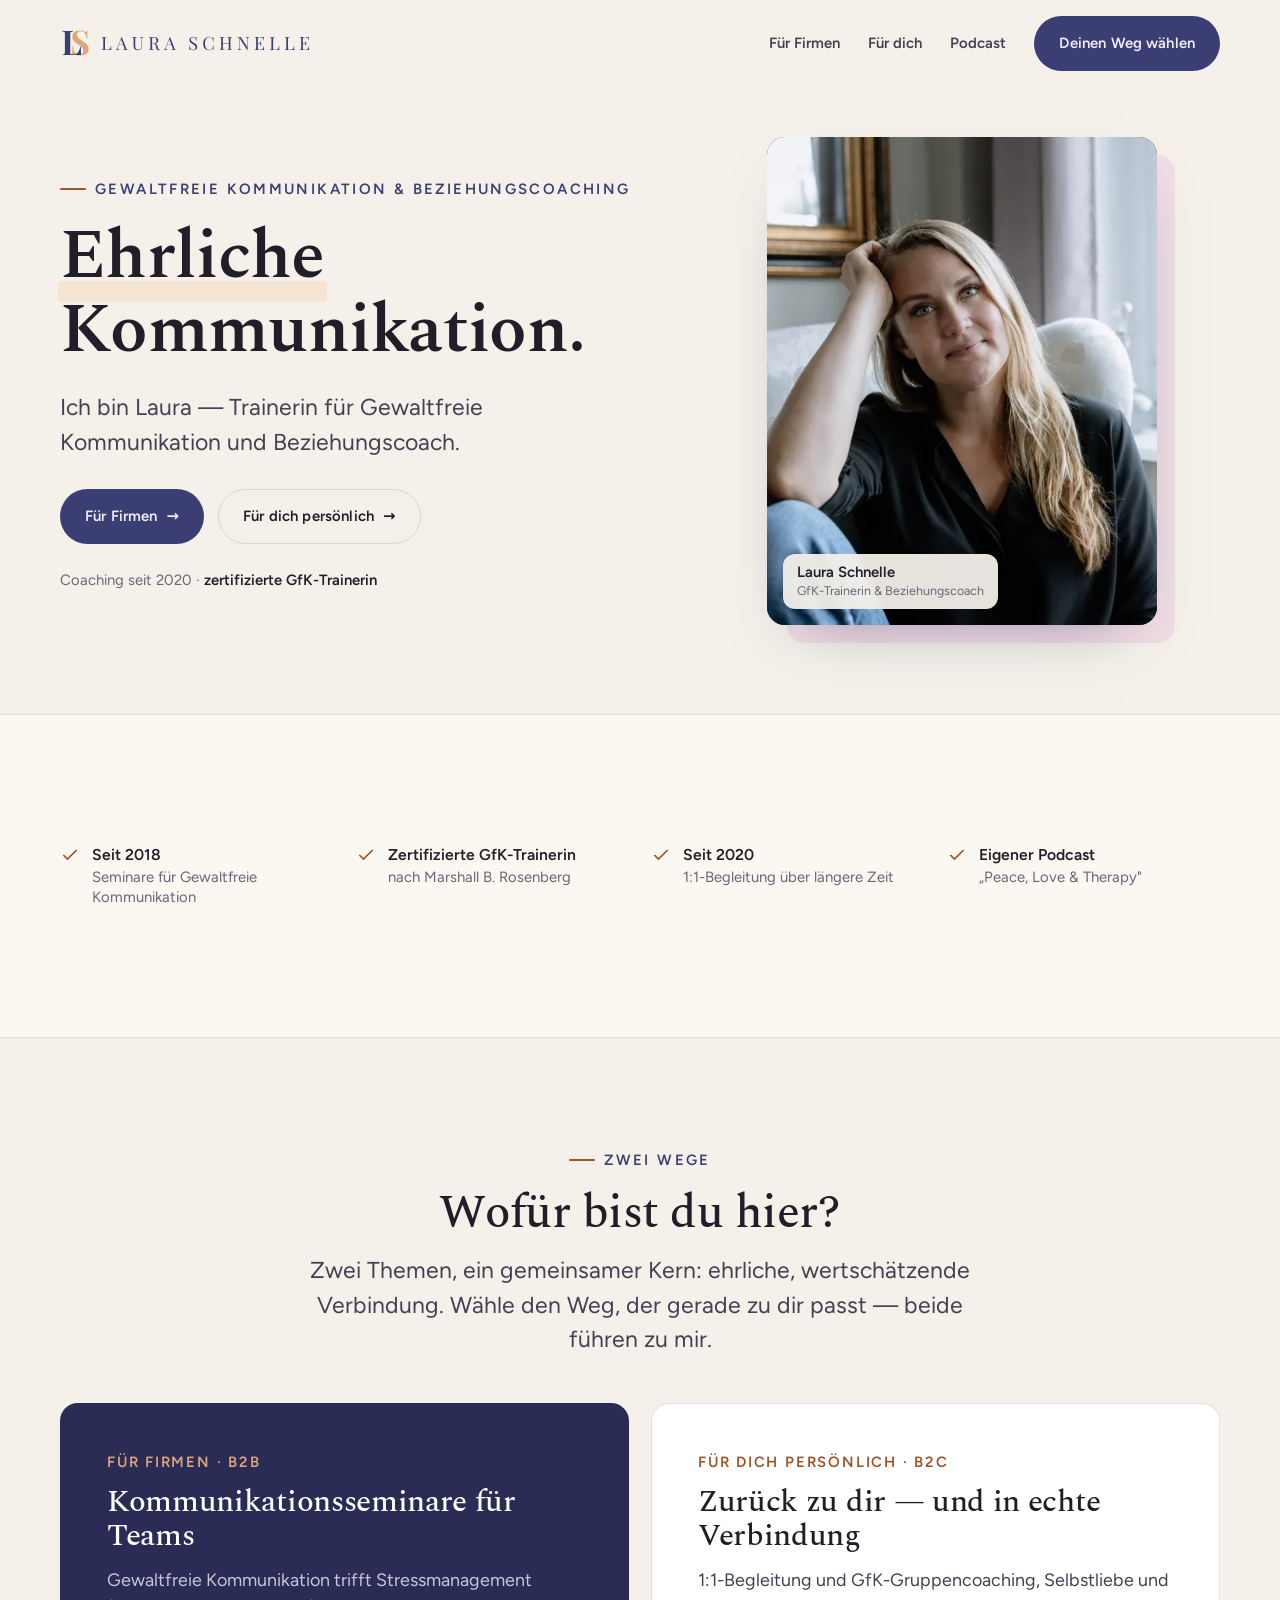
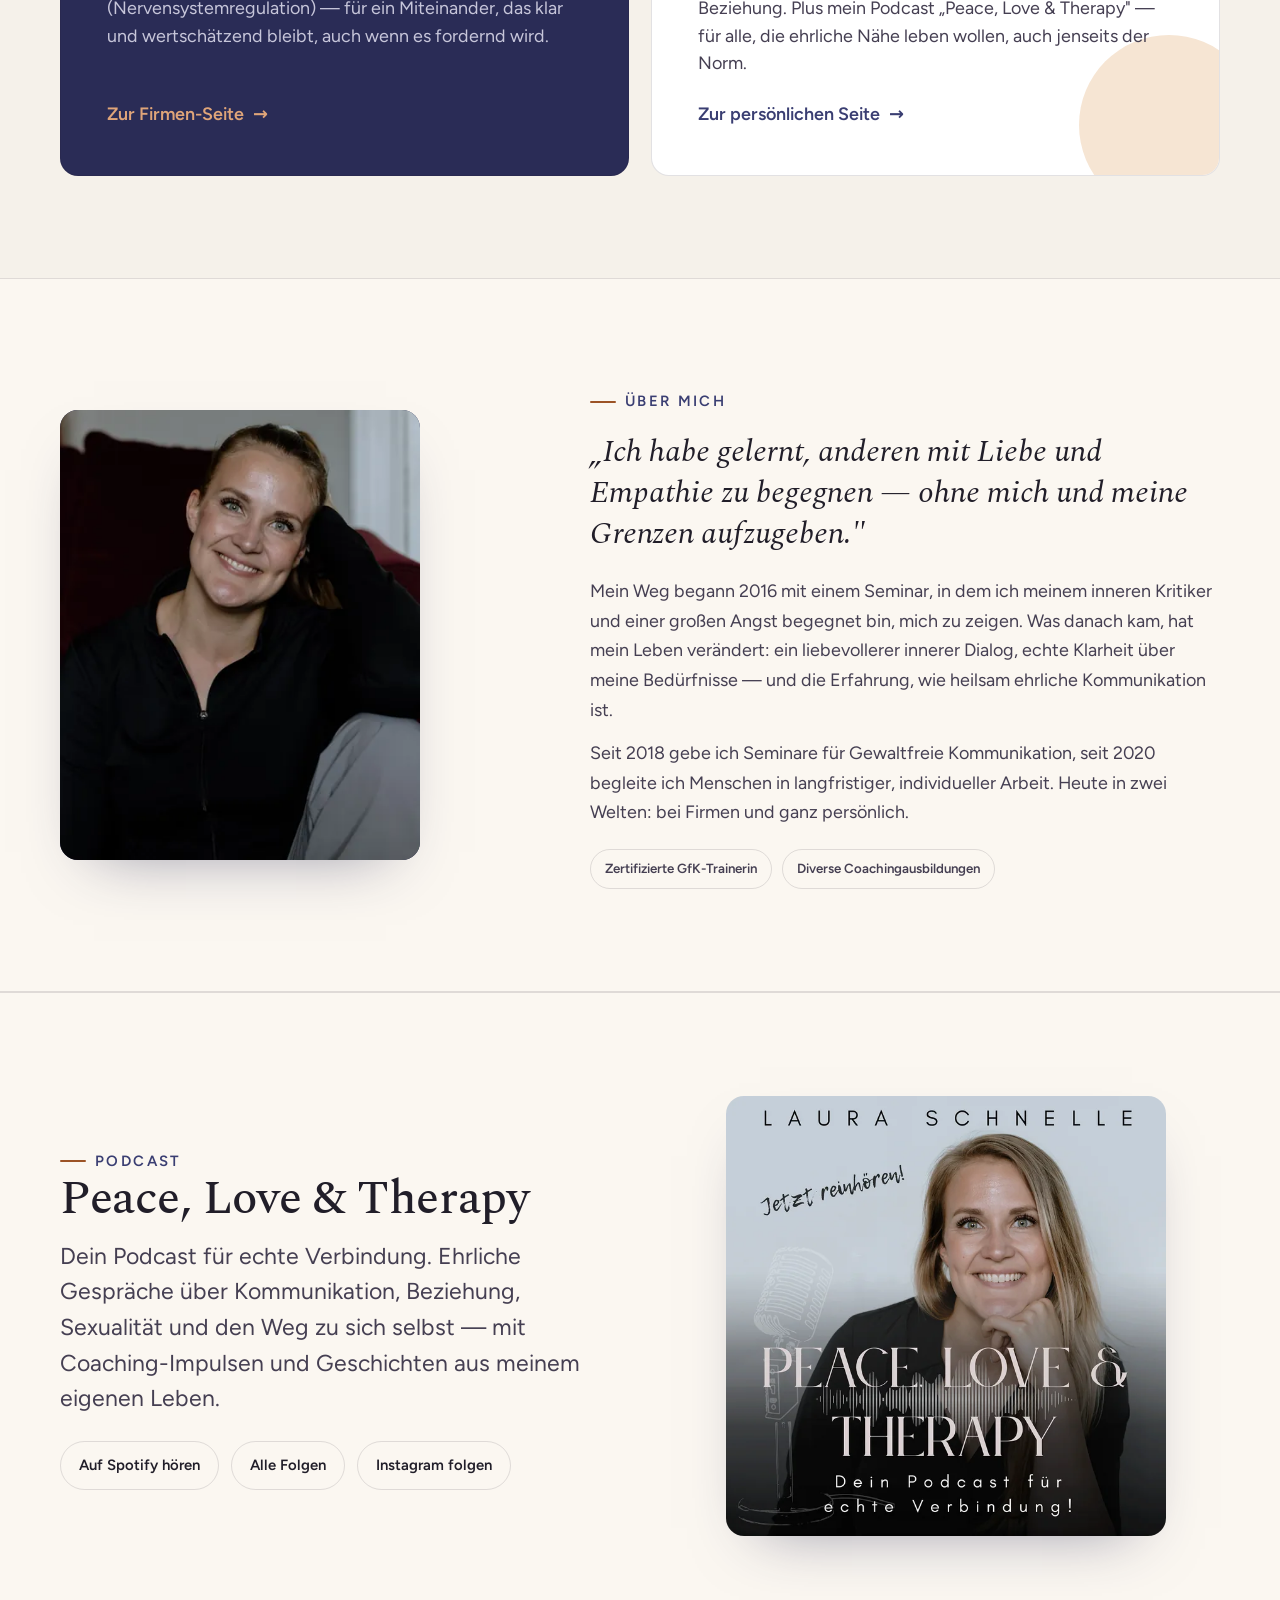
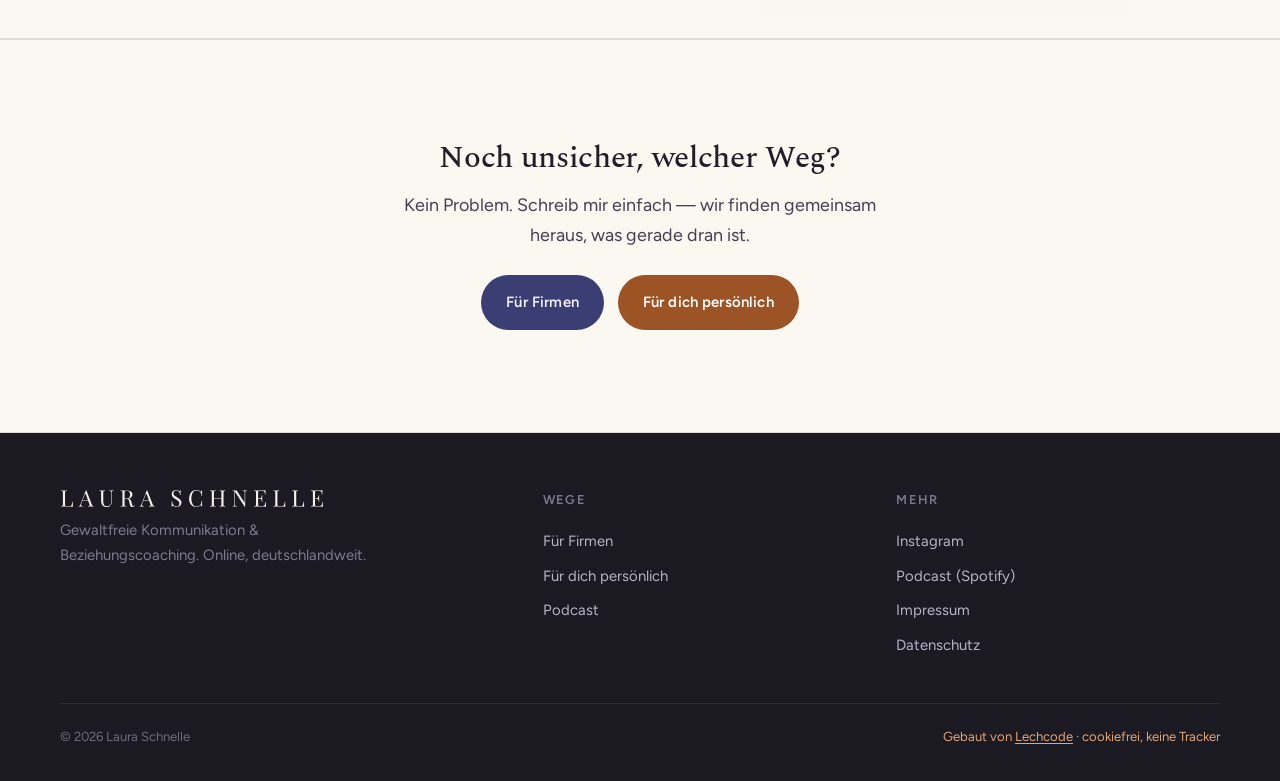
==== commit 014d782e: "Footer-Credit auf lechcode.de verlinkt, Vorschau-Reste raus - Footer aller Seiten: "Gebaut von Lechc" ====
--- a/index.html
+++ b/index.html
@@ -4,16 +4,15 @@
 <meta charset="utf-8">
 <meta name="viewport" content="width=device-width, initial-scale=1">
 <script>document.documentElement.classList.add('js')</script>
-<!-- ENTFERNEN sobald Impressum+Datenschutz live & freigegeben -->
-<meta name="robots" content="noindex, nofollow">
 <title>Laura Schnelle — Gewaltfreie Kommunikation & Beziehungscoaching</title>
 <meta name="description" content="Laura Schnelle — Trainerin für Gewaltfreie Kommunikation und Beziehungscoach. Für Firmen: Kommunikationsseminare für Teams. Für dich: zurück zu dir und deinen Beziehungen. Online, deutschlandweit.">
+<link rel="canonical" href="https://lauraschnelle.com/">
 <meta property="og:title" content="Laura Schnelle — Gewaltfreie Kommunikation & Beziehungscoaching">
 <meta property="og:description" content="Ehrliche Kommunikation — für dein Team und für dein Leben. Trainerin für GfK & Beziehungscoach.">
 <meta property="og:type" content="website">
 <meta property="og:locale" content="de_DE">
-<meta property="og:url" content="https://lechcode.github.io/laura-schnelle-vorschau/">
-<meta property="og:image" content="https://lechcode.github.io/laura-schnelle-vorschau/assets/og.jpg">
+<meta property="og:url" content="https://lauraschnelle.com/">
+<meta property="og:image" content="https://lauraschnelle.com/assets/og.jpg">
 <meta property="og:image:width" content="1200">
 <meta property="og:image:height" content="630">
 <meta name="theme-color" content="#F5F1EA">
@@ -183,7 +182,7 @@
     </div>
     <div class="foot-bot">
       <span>© 2026 Laura Schnelle</span>
-      <span class="made">Handgebaut in Landsberg · cookiefrei, keine Tracker</span>
+      <span class="made">Gebaut von <a href="https://lechcode.de" target="_blank" rel="noopener">Lechcode</a> · cookiefrei, keine Tracker</span>
     </div>
   </div>
 </footer>
--- a/assets/site.css
+++ b/assets/site.css
@@ -275,6 +275,8 @@
 .foot-col a:hover{color:#fff}
 .foot-bot{margin-top:40px;padding-top:22px;border-top:1px solid rgba(255,255,255,.08);display:flex;justify-content:space-between;flex-wrap:wrap;gap:12px;font-size:.82rem;color:#6E6A7E}
 .foot-bot .made{color:var(--apricot)}
+.foot-bot .made a{color:inherit;text-decoration:underline;text-underline-offset:2px;text-decoration-thickness:from-font}
+.foot-bot .made a:hover{text-decoration-thickness:2px}
 
 .js .reveal{opacity:0;transform:translateY(22px);transition:opacity .7s var(--ease), transform .7s var(--ease)}
 .js .reveal.in{opacity:1;transform:none}
